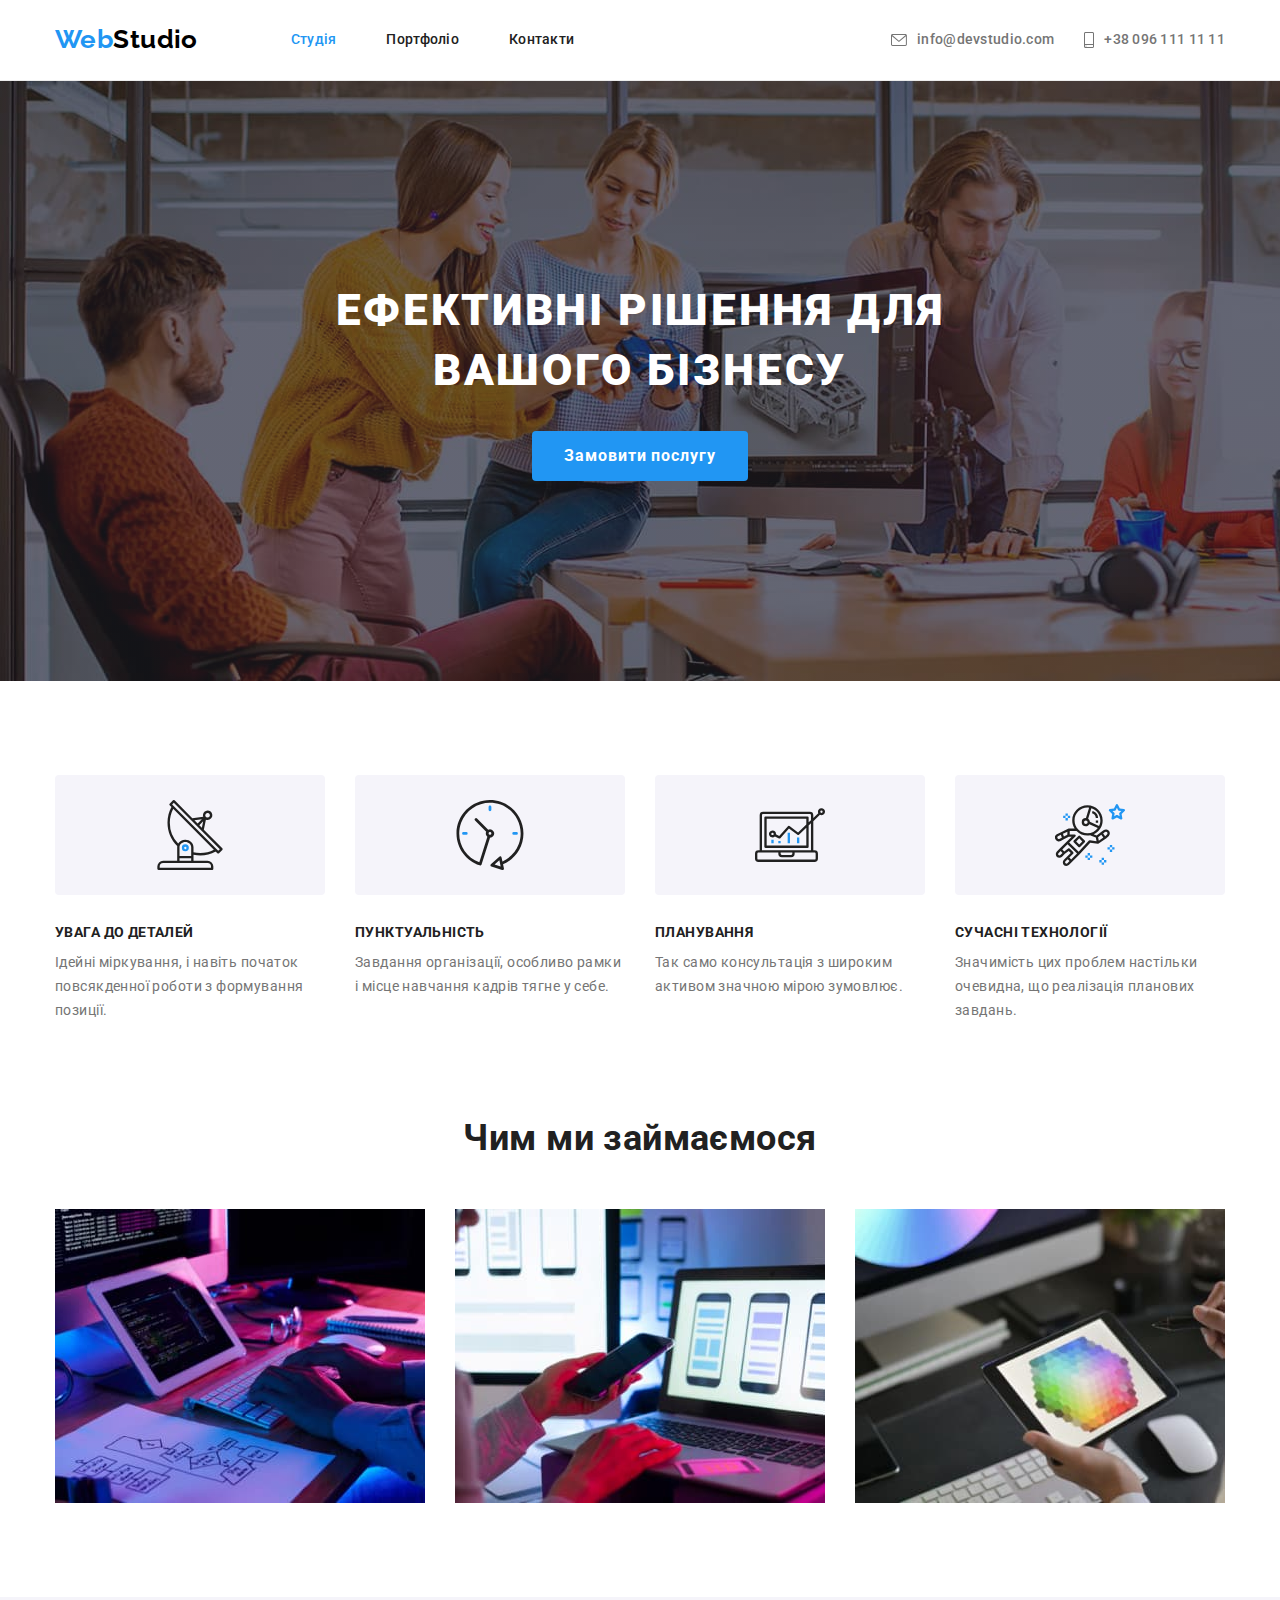
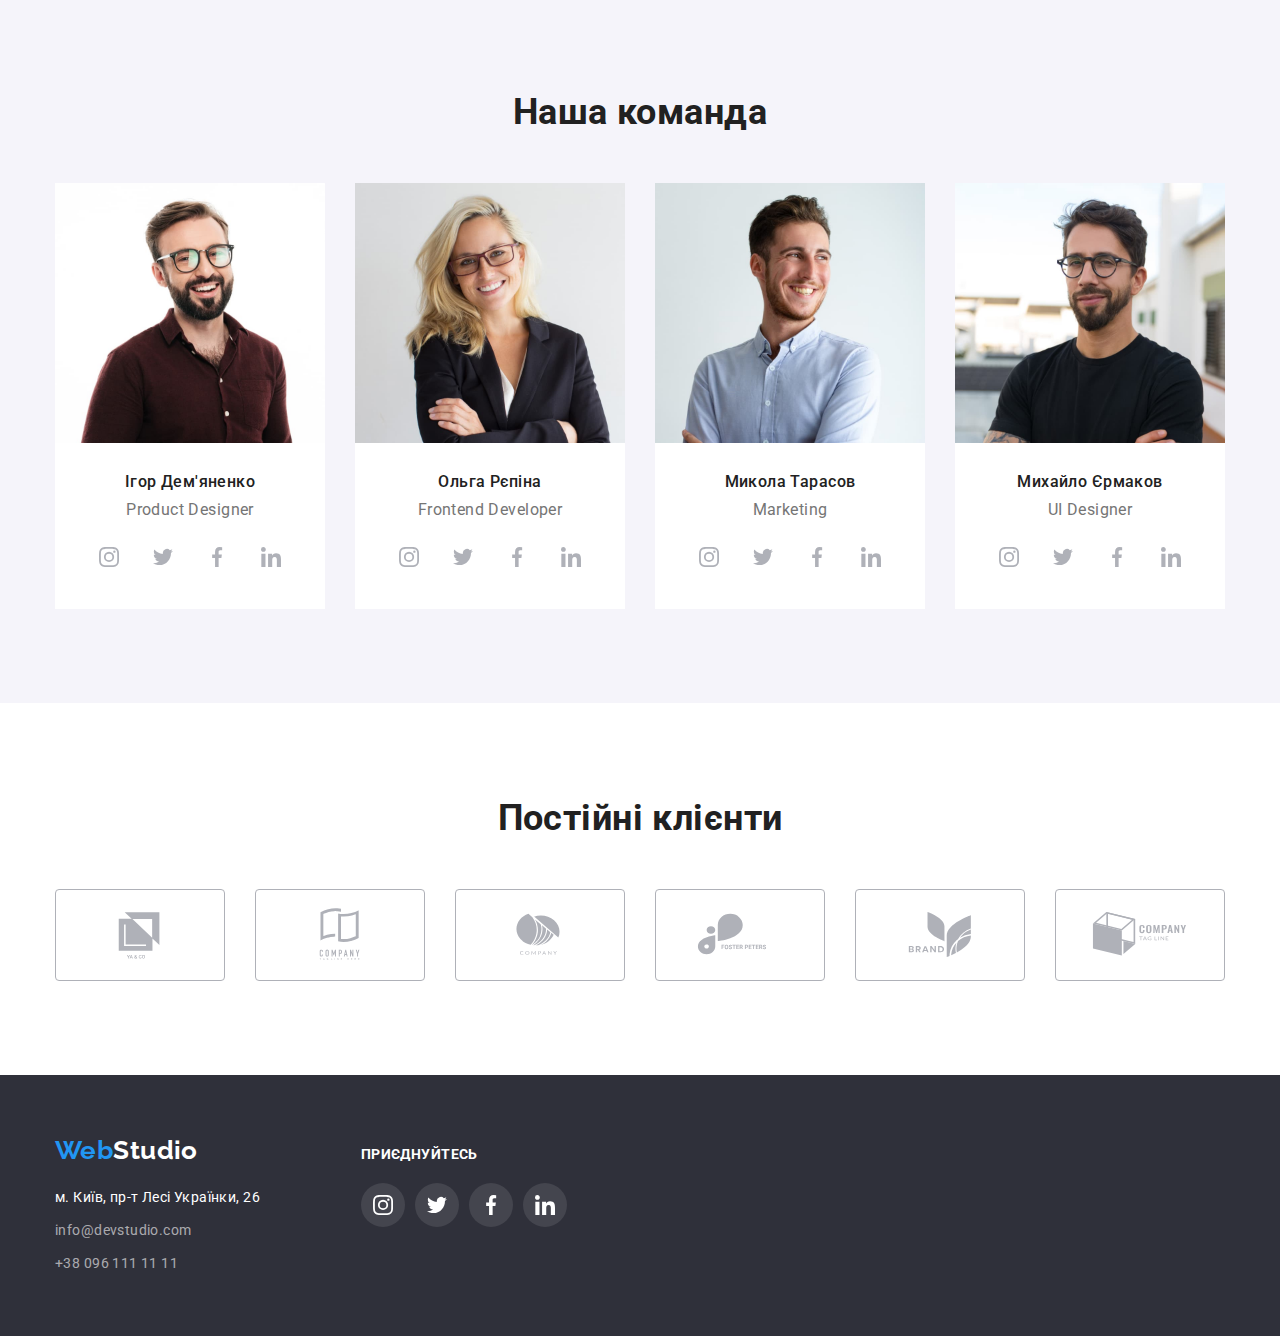
==== index.html @ 9e6f6772 "Add icons" ====
<!DOCTYPE html>
<html lang="uk">
<head>
    <meta charset="UTF-8">
    <meta http-equiv="X-UA-Compatible" content="IE=edge">
    <meta name="viewport" content="width=device-width, initial-scale=1.0">
    <title>WebStudio</title>
    <link rel="preconnect" href="https://fonts.googleapis.com">
    <link rel="preconnect" href="https://fonts.gstatic.com" crossorigin>
    <link href="https://fonts.googleapis.com/css2?family=Raleway:wght@700&family=Roboto:wght@400;500;700;900&display=swap" rel="stylesheet">
    <link rel="stylesheet" href="https://cdnjs.cloudflare.com/ajax/libs/modern-normalize/1.1.0/modern-normalize.min.css">
    <link rel="stylesheet" href="./css/styles.css">
</head>
<body>
    <header class="header">
        <div class="container header-container">
            <a href="/" class="logo"><span class="logo-accent">Web</span>Studio</a>
            <nav class="nav">
                <ul class="nav-list list">
                    <li class="nav-item"><a href="./index.html" class="link current">Студія</a>
                    </li>
                    <li class="nav-item"><a href="./portfolio.html" class="link">Портфоліо</a>
                    </li>
                    <li class="nav-item"><a href="" class="link">Контакти</a>
                    </li>
                </ul>
            </nav> 
            <ul class="contacts-list list">
                <li class="contacts-item">
                    <a href="mailto:info@devstudio.com" class="contacts-link link">
                        <svg class="contacts-link-icon" width="16" height="12">
                            <use href='../images/symbol-defs.svg#envelope'></use>
                        </svg>
                    info@devstudio.com</a>
                </li>
                <li class="contacts-item">
                    <a href="tel:+380961111111" class="contacts-link link">
                        <svg class="contacts-link-icon" width="10" height="16">
                            <use href='../images/symbol-defs.svg#smartphone'></use>
                        </svg>
                    +38 096 111 11 11</a>
                </li>
            </ul>
        </div> 
    </header>
    <main>
        <!-------------------------- HERO ------------------------------------>
        <section class="hero">
                <h1 class="hero-title">Ефективні рішення для вашого бізнесу</h1>
                <button type="button" class="button primary">Замовити послугу</button>
        </section>
        <!----------------------- ПЕРЕВАГИ ------------------------------------>
        <section class="features section">
            <div class="container">
                <h2 class="visually-hidden">Наші переваги</h2>
                <ul class="features-list list">
                    <li class="feature-item">
                        <div class="feature-icon-bg">
                            <svg class="feature-icon">
                                <use href="../images/symbol-defs.svg#antenna"></use>
                            </svg>
                        </div>
                        <h3 class="features-item-title">Увага до деталей</h3>
                        <p class="features-text">Ідейні міркування, і навіть початок повсякденної роботи з формування позиції.</p>
                    </li>
                    <li class="feature-item">
                        <div class="feature-icon-bg">
                            <svg class="feature-icon">
                                <use href="../images/symbol-defs.svg#clock"></use>
                            </svg>
                        </div>
                        <h3 class="features-item-title">Пунктуальність</h3>
                        <p class="features-text">Завдання організації, особливо рамки і місце навчання кадрів тягне у себе.</p>
                    </li>
                    <li class="feature-item">
                        <div class="feature-icon-bg">
                            <svg class="feature-icon">
                                <use href="../images/symbol-defs.svg#diagram"></use>
                            </svg>
                        </div>
                        <h3 class="features-item-title">Планування</h3>
                        <p class="features-text">Так само консультація з широким активом значною мірою зумовлює.</p>
                    </li>
                    <li class="feature-item">
                        <div class="feature-icon-bg">
                            <svg class="feature-icon">
                                <use href="../images/symbol-defs.svg#astronaut"></use>
                            </svg>
                        </div>
                        <h3 class="features-item-title">Сучасні технології</h3>
                        <p class="features-text">Значимість цих проблем настільки очевидна, що реалізація планових завдань.</p>
                    </li>
                </ul>
            </div>
        </section>
        <!------------------- НАПРЯМКИ РОБОТИ ------------------------------>
        <section class="directions section">
            <div class="container">
                <h2 class="section-title">Чим ми займаємося</h2>
                <ul class="directions-list list">
                    <li>
                        <a href=""><img src="./images/img1.jpg" alt="Програмист працює за офісним столом" width="370"></a> 
                    </li>
                    <li>
                        <a href=""><img src="./images/img2.jpg" alt="Програмист розробляє застосунок" width="370"></a>
                    </li>
                    <li>
                        <a href=""><img src="./images/img3.jpg" alt="Дизайнер обирає палітру кольорів" width="370"></a>
                    </li>
                </ul>
            </div>
        </section>
        <!----------------------- НАША КОМАНДА -------------------------------->
        <section class="team section">
            <div class="container">
                <h2 class="section-title">Наша команда</h2>
                <ul class="team-list list">
                    <li class="team-list-item">
                        <img src="./images/member1.jpg" alt="Ігор Дем'яненко" width="270">
                        <div class="team-list-description">
                            <h3 class="team-item-title">Ігор Дем'яненко</h3>
                            <p class="team-text">Product Designer</p>
                            <ul class="team-soc-list list">
                                <li class="team-soc-item">
                                    <a href="" class="team-soc-link" aria-label="Посилання на Instagram">
                                        <svg class="team-soc-icon">
                                            <use href="../images/symbol-defs.svg#instagram"></use>
                                        </svg>
                                    </a>
                                </li>
                                <li class="team-soc-item">
                                    <a href="" class="team-soc-link" aria-label="Посилання на Twitter">
                                        <svg class="team-soc-icon">
                                            <use href="../images/symbol-defs.svg#twitter"></use>
                                        </svg>
                                    </a>
                                </li>
                                <li class="team-soc-item">
                                    <a href="" class="team-soc-link" aria-label="Посилання на Facebook">
                                        <svg class="team-soc-icon">
                                            <use href="../images/symbol-defs.svg#facebook"></use>
                                        </svg>
                                    </a>
                                </li>
                                <li class="team-soc-item">
                                    <a href="" class="team-soc-link" aria-label="Посилання на LinkedIn">
                                        <svg class="team-soc-icon">
                                            <use href="../images/symbol-defs.svg#linkedin"></use>
                                        </svg>
                                    </a>
                                </li>
                            </ul>
                        </div>
                    </li>

                    <li class="team-list-item">
                        <img src="./images/member2.jpg" alt="Ольга Рєпіна" width="270">
                        <div class="team-list-description">
                            <h3 class="team-item-title">Ольга Рєпіна</h3>
                            <p class="team-text">Frontend Developer</p>
                            <ul class="team-soc-list list">
                                <li class="team-soc-item">
                                    <a href="" class="team-soc-link" aria-label="Посилання на Instagram" target="_blank" rel="noopener noreferrer">
                                        <svg class="team-soc-icon">
                                            <use href="../images/symbol-defs.svg#instagram"></use>
                                        </svg>
                                    </a>
                                </li>
                                <li class="team-soc-item">
                                    <a href="" class="team-soc-link" aria-label="Посилання на Twitter" target="_blank" rel="noopener noreferrer">
                                        <svg class="team-soc-icon">
                                            <use href="../images/symbol-defs.svg#twitter"></use>
                                        </svg>
                                    </a>
                                </li>
                                <li class="team-soc-item">
                                    <a href="" class="team-soc-link" aria-label="Посилання на Facebook" target="_blank" rel="noopener noreferrer">
                                        <svg class="team-soc-icon">
                                            <use href="../images/symbol-defs.svg#facebook"></use>
                                        </svg>
                                    </a>
                                </li>
                                <li class="team-soc-item">
                                    <a href="" class="team-soc-link" aria-label="Посилання на LinkedIn" target="_blank" rel="noopener noreferrer">
                                        <svg class="team-soc-icon">
                                            <use href="../images/symbol-defs.svg#linkedin"></use>
                                        </svg>
                                    </a>
                                </li>
                            </ul>
                        </div>
                    </li>

                    <li class="team-list-item">
                        <img src="./images/member3.jpg" alt="Микола Тарасов" width="270">
                        <div class="team-list-description">
                            <h3 class="team-item-title">Микола Тарасов</h3>
                            <p class="team-text">Marketing</p>
                            <ul class="team-soc-list list">
                                <li class="team-soc-item">
                                    <a href="" class="team-soc-link" aria-label="Посилання на Instagram" target="_blank" rel="noopener noreferrer">
                                        <svg class="team-soc-icon">
                                            <use href="../images/symbol-defs.svg#instagram"></use>
                                        </svg>
                                    </a>
                                </li>
                                <li class="team-soc-item">
                                    <a href="" class="team-soc-link" aria-label="Посилання на Twitter" target="_blank" rel="noopener noreferrer">
                                        <svg class="team-soc-icon">
                                            <use href="../images/symbol-defs.svg#twitter"></use>
                                        </svg>
                                    </a>
                                </li>
                                <li class="team-soc-item">
                                    <a href="" class="team-soc-link" aria-label="Посилання на Facebook" target="_blank" rel="noopener noreferrer">
                                        <svg class="team-soc-icon">
                                            <use href="../images/symbol-defs.svg#facebook"></use>
                                        </svg>
                                    </a>
                                </li>
                                <li class="team-soc-item">
                                    <a href="" class="team-soc-link" aria-label="Посилання на LinkedIn" target="_blank" rel="noopener noreferrer">
                                        <svg class="team-soc-icon">
                                            <use href="../images/symbol-defs.svg#linkedin"></use>
                                        </svg>
                                    </a>
                                </li>
                            </ul>
                        </div>
                    </li>

                    <li class="team-list-item">
                        <img src="./images/member4.jpg" alt="Михайло Єрмаков" width="270">
                        <div class="team-list-description">
                            <h3 class="team-item-title">Михайло Єрмаков</h3>
                            <p class="team-text">UI Designer</p>
                            <ul class="team-soc-list list">
                                <li class="team-soc-item">
                                    <a href="" class="team-soc-link" aria-label="Посилання на Instagram" target="_blank" rel="noopener noreferrer">
                                        <svg class="team-soc-icon">
                                            <use href="../images/symbol-defs.svg#instagram"></use>
                                        </svg>
                                    </a>
                                </li>
                                <li class="team-soc-item">
                                    <a href="" class="team-soc-link" aria-label="Посилання на Twitter" target="_blank" rel="noopener noreferrer">
                                        <svg class="team-soc-icon">
                                            <use href="../images/symbol-defs.svg#twitter"></use>
                                        </svg>
                                    </a>
                                </li>
                                <li class="team-soc-item">
                                    <a href="" class="team-soc-link" aria-label="Посилання на Facebook" target="_blank" rel="noopener noreferrer">
                                        <svg class="team-soc-icon">
                                            <use href="../images/symbol-defs.svg#facebook"></use>
                                        </svg>
                                    </a>
                                </li>
                                <li class="team-soc-item">
                                    <a href="" class="team-soc-link" aria-label="Посилання на LinkedIn" target="_blank" rel="noopener noreferrer">
                                        <svg class="team-soc-icon">
                                            <use href="../images/symbol-defs.svg#linkedin"></use>
                                        </svg>
                                    </a>
                                </li>
                            </ul>
                        </div>
                    </li>
                </ul>
            </div>
        </section>
        <!----------------------- ПОСТІЙНІ КЛІЄНТИ -------------------------------->
        <section class="clients section">
            <div class="container">
                <h2 class="section-title">Постійні клієнти</h2>
                <ul class="clients-list list">
                        <li class="clients-item">
                            <a href="" class="clients-link">
                                <svg class="clients-icon">
                                    <use href="../images/symbol-defs.svg#client1"></use>
                                </svg>
                            </a>
                        </li>

                        <li class="clients-item">
                            <a href="" class="clients-link">
                                <svg class="clients-icon">
                                    <use href="../images/symbol-defs.svg#client2"></use>
                                </svg>
                            </a>
                        </li>

                        <li class="clients-item">
                            <a href="" class="clients-link">
                                <svg class="clients-icon">
                                    <use href="../images/symbol-defs.svg#client3"></use>
                                </svg>
                            </a>
                        </li>

                        <li class="clients-item">
                            <a href="" class="clients-link">
                                <svg class="clients-icon">
                                    <use href="../images/symbol-defs.svg#client4"></use>
                                </svg>
                            </a>
                        </li>

                        <li class="clients-item">
                            <a href="" class="clients-link">
                                <svg class="clients-icon">
                                    <use href="../images/symbol-defs.svg#client5"></use>
                                </svg>
                            </a>
                        </li>

                        <li class="clients-item">
                            <a href="" class="clients-link">
                                <svg class="clients-icon">
                                    <use href="../images/symbol-defs.svg#client6"></use>
                                </svg>
                            </a>
                        </li>
                </ul>
            </div>
        </section>
    </main>
    <footer class="footer">
        <div class="container footer-wrap">
            <div class="footer-contacts">
                <a href="./" class="logo"><span class="logo-accent">Web</span>Studio</a>
                <address class="footer-contacts-list">
                    м. Київ, пр-т Лесі Українки, 26 
                    <a href="mailto:info@devstudio.com" class="link">info@devstudio.com</a>
                    <a href="tel:+380961111111" class="link">+38 096 111 11 11</a>
                </address>
            </div>
            <div class="footer-socials">
                <h3 class="footer-socials-title">приєднуйтесь</h3>
                <ul class="footer-socials-list list">
                    <li class="footer-socials-item">
                        <a href="" class="footer-socials-link" aria-label="Посилання на Instagram" target="_blank" rel="noopener noreferrer">
                            <svg class="footer-socials-icon">
                                <use href="../images/symbol-defs.svg#instagram"></use>
                            </svg>
                        </a>
                    </li>
                    <li class="footer-socials-item">
                        <a href="" class="footer-socials-link" aria-label="Посилання на Twitter" target="_blank" rel="noopener noreferrer">
                            <svg class="footer-socials-icon">
                                <use href="../images/symbol-defs.svg#twitter"></use>
                            </svg>
                        </a>
                    </li>
                    <li class="footer-socials-item">
                        <a href="" class="footer-socials-link" aria-label="Посилання на Facebook" target="_blank" rel="noopener noreferrer">
                            <svg class="footer-socials-icon">
                                <use href="../images/symbol-defs.svg#facebook"></use>
                            </svg>
                        </a>
                    </li>
                    <li class="footer-socials-item">
                        <a href="" class="footer-socials-link" aria-label="Посилання на LinkedIn" target="_blank" rel="noopener noreferrer">
                            <svg class="footer-socials-icon">
                                <use href="../images/symbol-defs.svg#linkedin"></use>
                            </svg>
                        </a>
                    </li>
                </ul>
            </div>
        </div>
    </footer>
</body>
</html>
---- css/styles.css ----
/* ПАРАГРАФИ Основний колір тексту #757575 */
/* ЗАГОЛОВКИ Додатковий колір тексту #212121 */
/* Блакитний Акцент #2196F3 */
/* Білий #FFFFFF */
/* Білий з прозорістю rgba(255, 255, 255, 0.6); */
/* Фон основний #FFFFFF */
/* Фон додатковий #F5F4FA */
/* Фон футер #2F303A*/
/* Іконки #afb1b8 */

:root {
    --primary-text-color: #757575;
    --secondary-text-color: #212121;
    --accent-color: #2196F3;

    --primary-background-color: #ffffff;
    --secondary-background-color: #F5F4FA;
    --accent-background-color: #2F303A;

    --primary-white-color: #ffffff;
    --card-set-gap: 30px;
    --icon-color: #afb1b8;
}

body {
    background-color: var(--primary-background-color);
    color: var(--primary-text-color); 

    font-family: Roboto, sans-serif;
    font-size: 14px;
    letter-spacing: 0.03em;
}

/* ---------------------------------RESET----------------------------------- */
h1,
h2,
h3,
h4,
h5,
h6,
p {
    margin: 0;
}

.list {
    padding: 0;
    margin: 0;
    list-style: none;
}

button {
    cursor: pointer;
}

address {
    font-style: normal;
}

img {
    display: block;
    max-width: 100%; 
    height: auto;
}

/*----------------------------------BUTTON------------------------------------*/
.button {
    border: 1px solid transparent;
    border-radius: 4px;
}

.button.primary {
    min-width: 216px;
    height: 50px;

    color: var(--primary-white-color);
    background-color: var(--accent-color);
    font-weight: 700;
    font-size: 16px;
    line-height: 1.86;
    letter-spacing: 0.06em;
}

.button.primary:hover,
.button.primary:focus {
    background-color: #188CE8;
}

.button.secondary {
    padding: 6px 22px;
    
    color: var(--secondary-text-color);
    background-color: var(--secondary-background-color);
    font-weight: 500;
    font-size: 16px;
    line-height: 1.63;
    letter-spacing: 0.03em;
}

.button.secondary:hover,
.button.secondary:focus {
    color: var(--primary-white-color);
    background-color: var(--accent-color);
}

/* --------------------------------CONTAINER------------------------------------*/
.container {
    width: 1200px;
    padding-left: 15px;
    padding-right: 15px;
    margin-left: auto;
    margin-right: auto;
    /* outline: 2px solid tomato; */
}

/* --------------------------------- HEADER ------------------------------- */
.header {
    border-bottom-width: 1px;
    border-bottom-style: solid;
    border-bottom-color: #ECECEC;
}

.header-container {
    display: flex;
    align-items: center;
}

/******************** ЛОГОТИП ********************/
.logo {
    margin-right: 93px;

    color: #000000;
    font-family: Raleway, sans-serif;
    font-weight: 700;
    font-size: 26px;
    line-height: 1.2;
    text-decoration: none;
}

.logo-accent {
    color: var(--accent-color);
}

/******************* НАВІГАЦІЯ ********************/
.nav-list {
    display: flex;
    gap: 50px;
}

.nav-list .link {
    display: block;
    padding-top: 32px;
    padding-bottom: 32px;

    color: var(--secondary-text-color);
    font-weight: 500;
    font-size: 14px;
    line-height: 1.14;
    letter-spacing: 0.02em;
    text-decoration: none;
}

.nav-list .link:hover, 
.nav-list .link:focus {
    color: var(--accent-color);
}

.nav-list .link.current {
    color: var(--accent-color);
}
.nav-list .link.current:hover,
.nav-list .link.current:focus {
    color: var(--secondary-text-color);
}

/******************** CONTACTS *****************/
.contacts-list {
    display: flex;
    margin-left: auto;
    gap: 30px;
}

.contacts-link {
    display: flex;
    align-items: center;
    padding-top: 32px;
    padding-bottom: 32px;
    

    color:var(--primary-text-color);
    font-weight: 500;
    font-size: 14px;
    line-height: 1.14;
    letter-spacing: 0.02em;
    text-decoration: none;
}

.contacts-link-icon {
    margin-right: 10px;
    fill: var(--primary-text-color);
}

.contacts-link:hover,
.contacts-link:focus {
    color:var(--accent-color)
}

.contacts-link:hover .contacts-link-icon,
.contacts-link:focus .contacts-link-icon{
    fill: var(--accent-color);
}

/*---------------------------------- HERO --------------------------------*/
.hero {
    height: 600px;
    max-width: 1600px;
    padding: 200px 0;
    padding: 200px 0;
    margin-left: auto;
    margin-right: auto;
    text-align: center; 
    background-color: #C4C4C4;
    background-image: linear-gradient(
        rgba(47, 48, 58, 0.4), rgba(47, 48, 58, 0.4)), 
        url(../images/Hero.jpg);
}

.hero-title {
    max-width: 696px;
    margin-right: auto;
    margin-left: auto;
    margin-bottom: 30px;

    color: var(--primary-white-color);
    font-weight: 900;
    font-size: 44px;
    line-height: 1.36;
    letter-spacing: 0.06em;
    text-transform: uppercase;
}

/*-------------------------------СЕКЦІЇ----------------------------------*/
.section {
    padding-top: 94px;
    padding-bottom: 94px;
}

.section-title {
    margin-bottom: 50px;

    color: var(--secondary-text-color);
    font-weight: 700;
    font-size: 36px;
    line-height: 1.17;
    text-align: center;
}

/*-------------------------------ПЕРЕВАГИ------------------------------*/
.visually-hidden {
    position: absolute;
    width: 1px;
    height: 1px;
    margin: -1px;
    border: 0;
    padding: 0;
    white-space: nowrap;
    clip-path: inset(100%);
    clip: rect(0 0 0 0);
    overflow: hidden;
}

.features {
    padding-bottom: 0; 
}

.features-list {
    display: flex;
    gap: var(--card-set-gap);
}

.feature-item {
    flex-basis: calc((100% - 3 * var(--card-set-gap)) / 4);
}

.feature-icon-bg {
    display: flex;
    align-items: center;
    justify-content: center;
    width: 270px;
    height: 120px;
    border-radius: 4px;
    margin-bottom: 30px;
    background: var(--secondary-background-color);
}

.feature-icon {
    width: 70px;
    height: 70px;
}

/* .feature-item::before {
    display: block;
    content: "";
    width: 270px;
    height: 120px;
    background: #F5F4FA;
    border-radius: 4px;
    margin-bottom: 30px;
    background-repeat: no-repeat;
    background-position: center;
}
.icon-antenna::before {
    background-image: url(../images/antenna\ 1.svg);
}
.icon-clock::before {
    background-image: url(../images/clock\ 1.svg);
}
.icon-diagram::before {
    background-image: url(../images/diagram\ 1.svg);
}
.icon-astronaut::before {
    background-image: url(../images/astronaut\ 1.svg);
} */

.features-item-title {
    margin-bottom: 10px;

    color: var(--secondary-text-color);
    font-weight: 700;
    font-size: 14px;
    line-height: 1.14;
    text-transform: uppercase;
}

.features-text {
    line-height: 1.71;
}

/*-----------------------------НАПРЯМКИ РОБОТИ--------------------------- */
.directions-list {
    display: flex;
    gap: var(--card-set-gap);
}

/*-------------------------------НАША КОМАНДА--------------------------- */
.team {
    background-color: var(--secondary-background-color);
}

.team-list {
    display: flex;
    gap: var(--card-set-gap);

    font-size: 16px;
    line-height: 1.12;
}

.team-list-item {
    flex-basis: calc((100% - 3 * var(--card-set-gap)) / 4);

    background-color: var(--primary-background-color);
}

.team-list-description {
    padding: 30px 0;
    text-align: center;
}

.team-item-title {
    margin-bottom: 10px;
    
    color: var(--secondary-text-color);
    font-weight: 500;
    font-size: 16px;
}

.team-text {
    margin-bottom: 16px;
}

.team-soc-list {
    display: flex;
    justify-content: center;
    gap: 10px;
}

.team-soc-item {
    width: 44px;
    height: 44px;
}

.team-soc-link {
    display: flex;
    width: 100%;
    height: 100%;
    border-radius: 50%;
    align-items: center;
    justify-content: center;
    background-color: var(--primary-background-color);
}

.team-soc-icon {
    fill: var(--icon-color);
    width: 20px;
    height: 20px;
}

.team-soc-link:hover,
.team-soc-link:focus {
    background-color: var(--accent-color);
}

.team-soc-link:hover .team-soc-icon,
.team-soc-link:focus .team-soc-icon {
    fill: var(--primary-white-color);
}

/*-------------------------------КЛІЄНТИ-------------------------------*/
.clients-list {
    display: flex;
    gap: var(--card-set-gap);
}

.clients-item {
    flex-basis: calc((100% - 5 * var(--card-set-gap)) / 6);
}

.clients-link {
    display: flex;
    width: 170px;
    height: 92px;
    border: 1px solid #AFB1B8;
    border-radius: 4px;
    align-items: center;
    justify-content: center;
}

.clients-icon {
    width: 106px;
    height: 60px;
    fill: var(--icon-color);
}

.clients-link:hover,
.clients-link:focus {
    border-color: var(--accent-color);
}

.clients-link:hover .clients-icon,
.clients-link:focus .clients-icon {
    fill: var(--accent-color);
}

/*-------------------------------ПОРТФОЛІО-------------------------------*/
.filter-list {
    display: flex;
    margin-bottom: 50px;
    justify-content: center;
    gap: 8px;
}

.portfolio-list {
    display: flex;
    flex-wrap: wrap;
    gap: var(--card-set-gap);
}

.portfolio-item {
    flex-basis: calc((100% - 2 * var(--card-set-gap)) / 3);
}

.portfolio-link {
    text-decoration: none;
}

.portfolio-discription {
    padding: 20px 24px;
    border-bottom: 1px solid #EEEEEE;
    border-right: 1px solid #EEEEEE;
    border-left: 1px solid #EEEEEE;
}

.portfolio-item-title {
    margin-bottom: 4px;

    color: var(--secondary-text-color);
    font-weight: 700;
    font-size: 18px;
    line-height: 2;
    letter-spacing: 0.06em;
}

.portfolio-text {
    color: var(--primary-text-color);
    font-size: 16px;
    line-height: 1.88;
}

/*----------------------------------ФУТЕР--------------------------------*/
.footer {
    padding-top: 60px;
    padding-bottom: 60px;

    background-color: var(--accent-background-color);
    color: var(--primary-white-color); 
}

.footer-wrap {
    display: flex;
    gap: 70px;
    align-items: baseline;
}

.footer .logo {
    display: block;
    margin-bottom: 20px;
    
    color: var(--primary-white-color);
}

.footer-contacts-list {
    line-height: 1.71;
}

.footer-contacts-list .link {
    display: block;
    margin-top: 9px;

    color: rgba(255, 255, 255, 0.6);
    text-decoration: none;
}

.footer-contacts-list .link:hover,
.footer-contacts-list .link:focus {
    color: var(--accent-color);
}

.footer-socials-title {
    margin-bottom: 20px;

    font-weight: 700;
    font-size: 14px;
    line-height: 1.14;
    letter-spacing: 0.03em;
    text-transform: uppercase;
    color: var(--primary-white-color);
}

.footer-socials-list {
    display: flex;
    justify-content: center;
    gap: 10px;
}

.footer-socials-item {
    width: 44px;
    height: 44px;
}

.footer-socials-link {
    display: flex;
    width: 100%;
    height: 100%;
    border-radius: 50%;
    align-items: center;
    justify-content: center;
    background-color: rgba(255, 255, 255, 0.1);
}

.footer-socials-icon {
    fill: var(--primary-white-color);
    width: 20px;
    height: 20px;
}

.footer-socials-link:hover,
.footer-socials-link:focus {
    background-color: var(--accent-color);
}
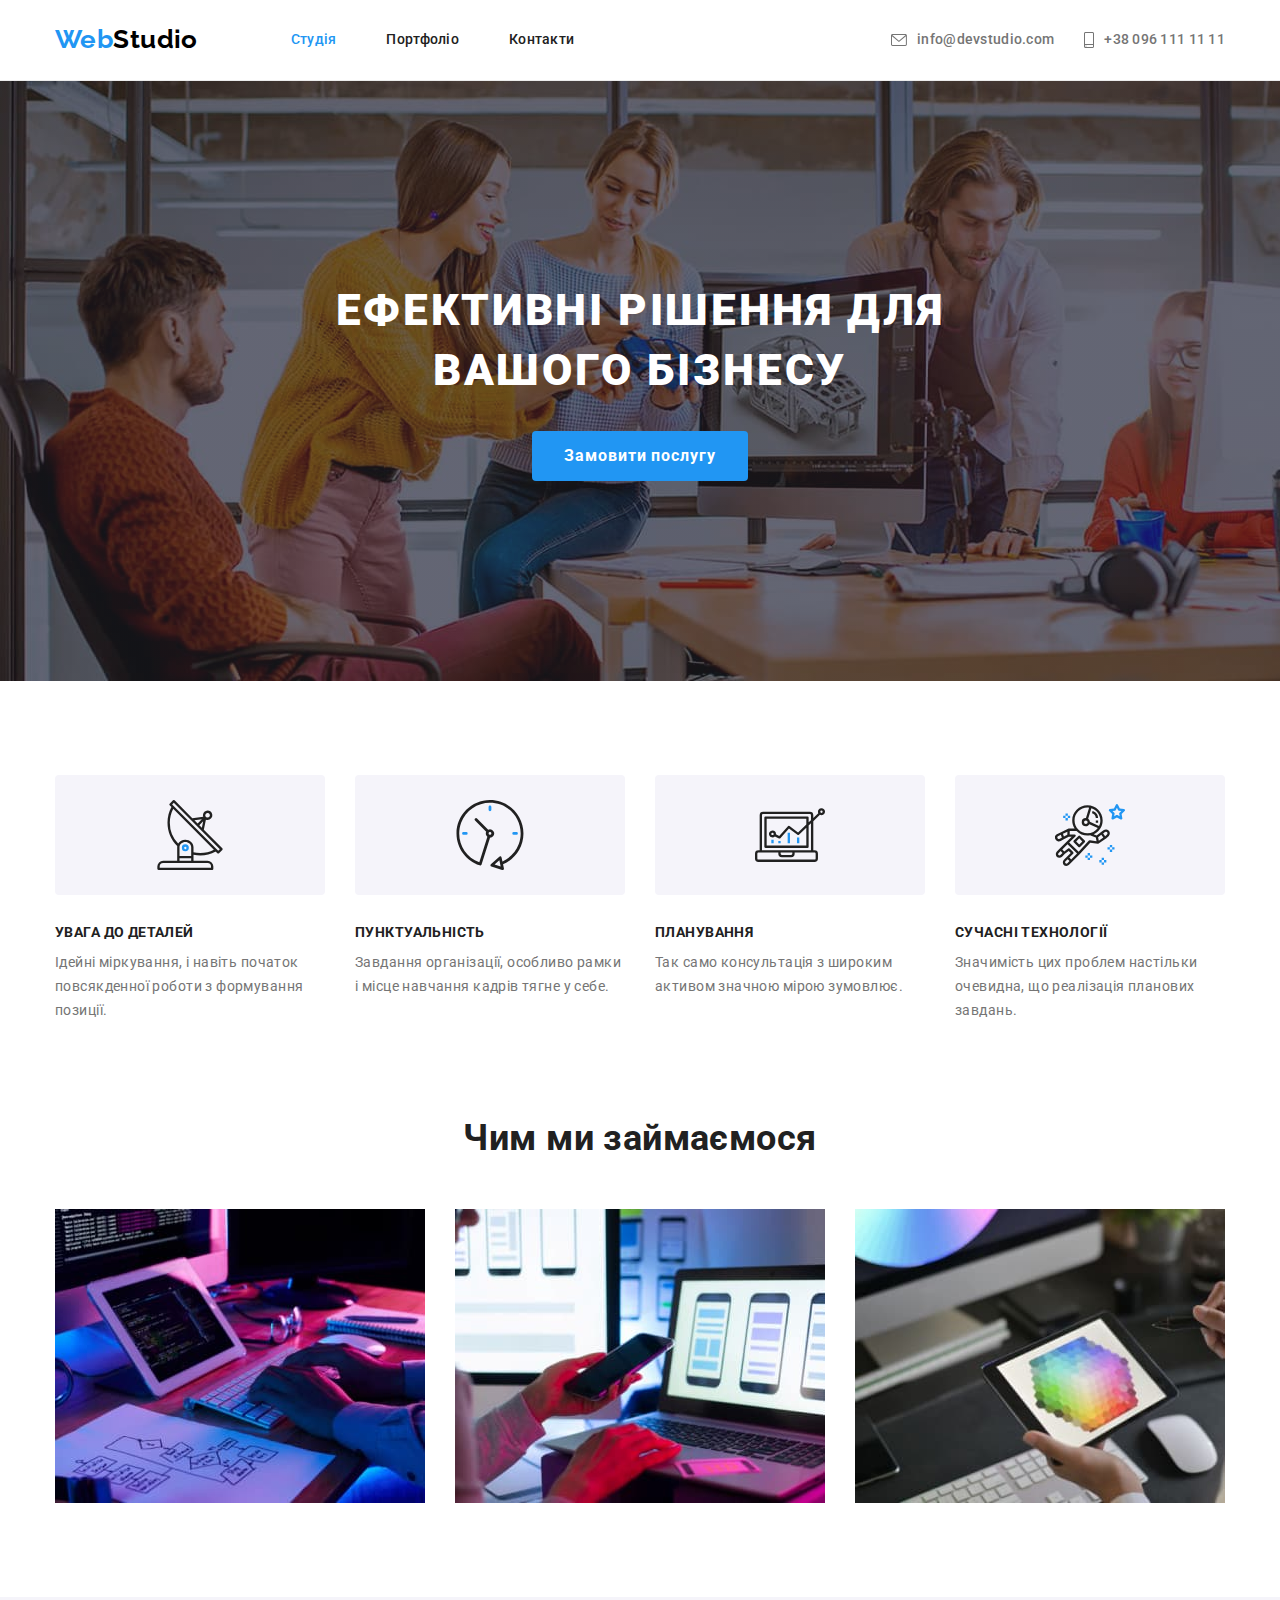
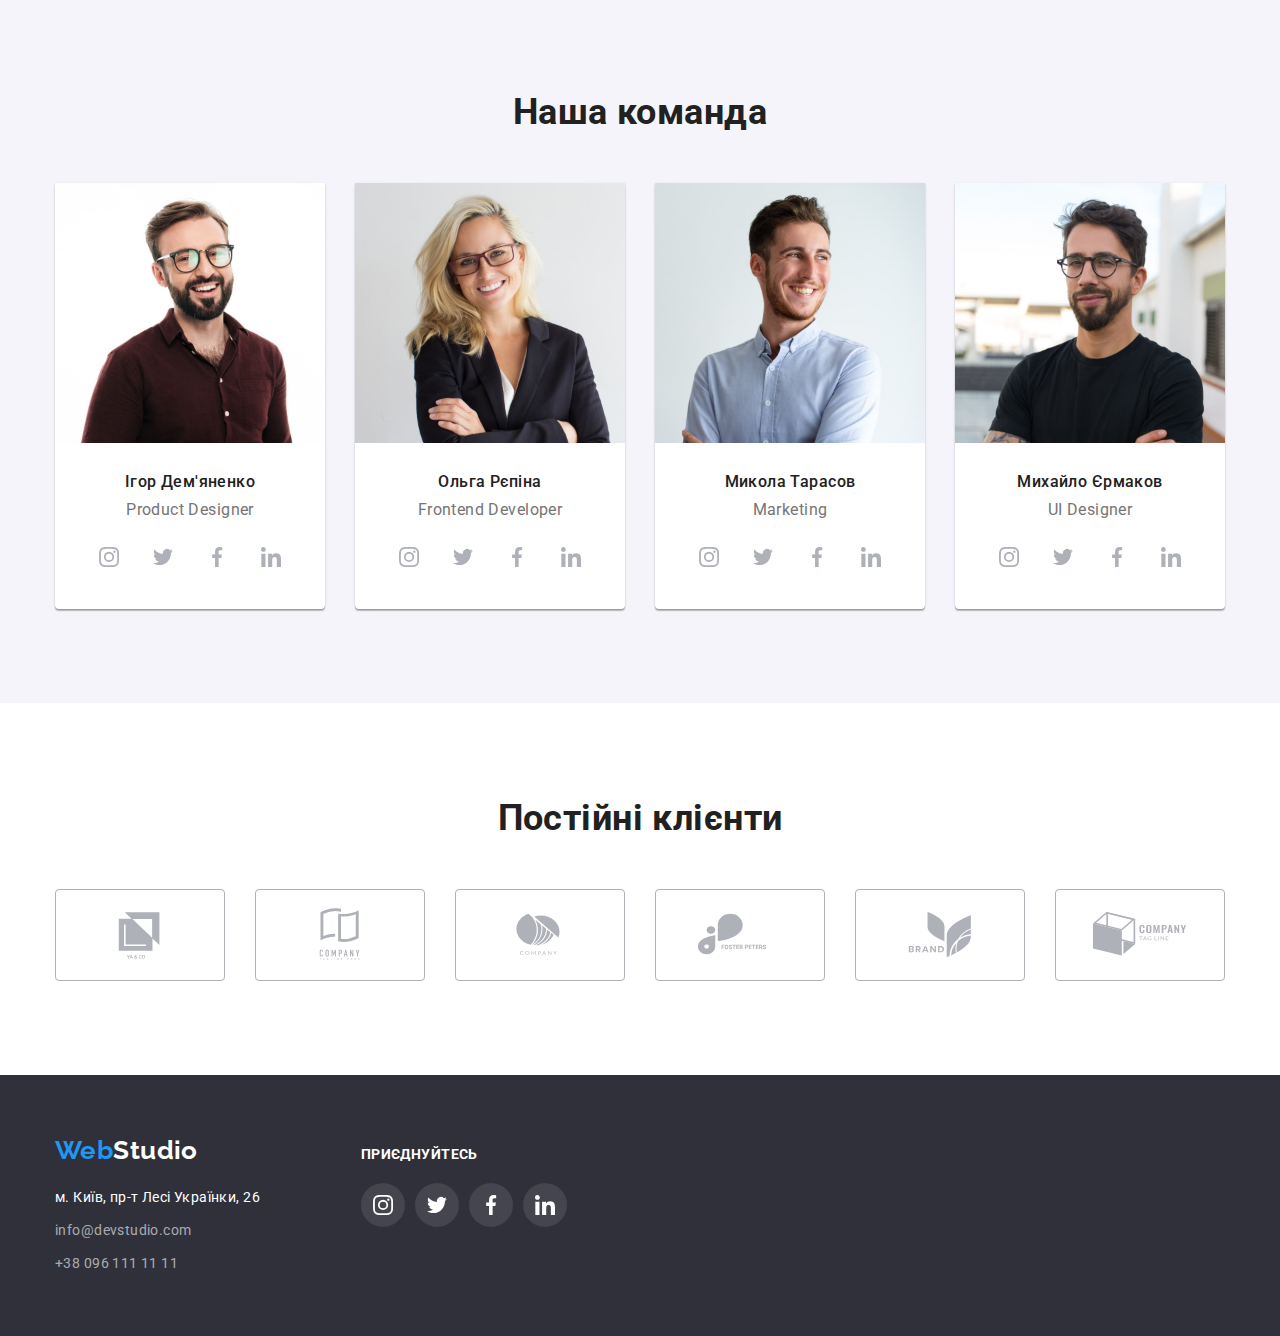
==== commit e5217b19: "Fix icons' address" ====
--- a/index.html
+++ b/index.html
@@ -29,14 +29,14 @@
                 <li class="contacts-item">
                     <a href="mailto:info@devstudio.com" class="contacts-link link">
                         <svg class="contacts-link-icon" width="16" height="12">
-                            <use href='../images/symbol-defs.svg#envelope'></use>
+                            <use href='./images/symbol-defs.svg#envelope'></use>
                         </svg>
                     info@devstudio.com</a>
                 </li>
                 <li class="contacts-item">
                     <a href="tel:+380961111111" class="contacts-link link">
                         <svg class="contacts-link-icon" width="10" height="16">
-                            <use href='../images/symbol-defs.svg#smartphone'></use>
+                            <use href='./images/symbol-defs.svg#smartphone'></use>
                         </svg>
                     +38 096 111 11 11</a>
                 </li>
@@ -44,12 +44,12 @@
         </div> 
     </header>
     <main>
-        <!-------------------------- HERO ------------------------------------>
+        <!------------------------------ HERO ------------------------------------>
         <section class="hero">
                 <h1 class="hero-title">Ефективні рішення для вашого бізнесу</h1>
                 <button type="button" class="button primary">Замовити послугу</button>
         </section>
-        <!----------------------- ПЕРЕВАГИ ------------------------------------>
+        <!---------------------------- ПЕРЕВАГИ ------------------------------------>
         <section class="features section">
             <div class="container">
                 <h2 class="visually-hidden">Наші переваги</h2>
@@ -57,34 +57,37 @@
                     <li class="feature-item">
                         <div class="feature-icon-bg">
                             <svg class="feature-icon">
-                                <use href="../images/symbol-defs.svg#antenna"></use>
+                                <use href="./images/symbol-defs.svg#antenna"></use>
                             </svg>
                         </div>
                         <h3 class="features-item-title">Увага до деталей</h3>
                         <p class="features-text">Ідейні міркування, і навіть початок повсякденної роботи з формування позиції.</p>
                     </li>
+
                     <li class="feature-item">
                         <div class="feature-icon-bg">
                             <svg class="feature-icon">
-                                <use href="../images/symbol-defs.svg#clock"></use>
+                                <use href="./images/symbol-defs.svg#clock"></use>
                             </svg>
                         </div>
                         <h3 class="features-item-title">Пунктуальність</h3>
                         <p class="features-text">Завдання організації, особливо рамки і місце навчання кадрів тягне у себе.</p>
                     </li>
+
                     <li class="feature-item">
                         <div class="feature-icon-bg">
                             <svg class="feature-icon">
-                                <use href="../images/symbol-defs.svg#diagram"></use>
+                                <use href="./images/symbol-defs.svg#diagram"></use>
                             </svg>
                         </div>
                         <h3 class="features-item-title">Планування</h3>
                         <p class="features-text">Так само консультація з широким активом значною мірою зумовлює.</p>
                     </li>
+
                     <li class="feature-item">
                         <div class="feature-icon-bg">
                             <svg class="feature-icon">
-                                <use href="../images/symbol-defs.svg#astronaut"></use>
+                                <use href="./images/symbol-defs.svg#astronaut"></use>
                             </svg>
                         </div>
                         <h3 class="features-item-title">Сучасні технології</h3>
@@ -93,7 +96,7 @@
                 </ul>
             </div>
         </section>
-        <!------------------- НАПРЯМКИ РОБОТИ ------------------------------>
+        <!------------------------ НАПРЯМКИ РОБОТИ ------------------------------>
         <section class="directions section">
             <div class="container">
                 <h2 class="section-title">Чим ми займаємося</h2>
@@ -110,7 +113,7 @@
                 </ul>
             </div>
         </section>
-        <!----------------------- НАША КОМАНДА -------------------------------->
+        <!------------------------- НАША КОМАНДА -------------------------------->
         <section class="team section">
             <div class="container">
                 <h2 class="section-title">Наша команда</h2>
@@ -124,28 +127,28 @@
                                 <li class="team-soc-item">
                                     <a href="" class="team-soc-link" aria-label="Посилання на Instagram">
                                         <svg class="team-soc-icon">
-                                            <use href="../images/symbol-defs.svg#instagram"></use>
+                                            <use href="./images/symbol-defs.svg#instagram"></use>
                                         </svg>
                                     </a>
                                 </li>
                                 <li class="team-soc-item">
                                     <a href="" class="team-soc-link" aria-label="Посилання на Twitter">
                                         <svg class="team-soc-icon">
-                                            <use href="../images/symbol-defs.svg#twitter"></use>
+                                            <use href="./images/symbol-defs.svg#twitter"></use>
                                         </svg>
                                     </a>
                                 </li>
                                 <li class="team-soc-item">
                                     <a href="" class="team-soc-link" aria-label="Посилання на Facebook">
                                         <svg class="team-soc-icon">
-                                            <use href="../images/symbol-defs.svg#facebook"></use>
+                                            <use href="./images/symbol-defs.svg#facebook"></use>
                                         </svg>
                                     </a>
                                 </li>
                                 <li class="team-soc-item">
                                     <a href="" class="team-soc-link" aria-label="Посилання на LinkedIn">
                                         <svg class="team-soc-icon">
-                                            <use href="../images/symbol-defs.svg#linkedin"></use>
+                                            <use href="./images/symbol-defs.svg#linkedin"></use>
                                         </svg>
                                     </a>
                                 </li>
@@ -162,28 +165,28 @@
                                 <li class="team-soc-item">
                                     <a href="" class="team-soc-link" aria-label="Посилання на Instagram" target="_blank" rel="noopener noreferrer">
                                         <svg class="team-soc-icon">
-                                            <use href="../images/symbol-defs.svg#instagram"></use>
+                                            <use href="./images/symbol-defs.svg#instagram"></use>
                                         </svg>
                                     </a>
                                 </li>
                                 <li class="team-soc-item">
                                     <a href="" class="team-soc-link" aria-label="Посилання на Twitter" target="_blank" rel="noopener noreferrer">
                                         <svg class="team-soc-icon">
-                                            <use href="../images/symbol-defs.svg#twitter"></use>
+                                            <use href="./images/symbol-defs.svg#twitter"></use>
                                         </svg>
                                     </a>
                                 </li>
                                 <li class="team-soc-item">
                                     <a href="" class="team-soc-link" aria-label="Посилання на Facebook" target="_blank" rel="noopener noreferrer">
                                         <svg class="team-soc-icon">
-                                            <use href="../images/symbol-defs.svg#facebook"></use>
+                                            <use href="./images/symbol-defs.svg#facebook"></use>
                                         </svg>
                                     </a>
                                 </li>
                                 <li class="team-soc-item">
                                     <a href="" class="team-soc-link" aria-label="Посилання на LinkedIn" target="_blank" rel="noopener noreferrer">
                                         <svg class="team-soc-icon">
-                                            <use href="../images/symbol-defs.svg#linkedin"></use>
+                                            <use href="./images/symbol-defs.svg#linkedin"></use>
                                         </svg>
                                     </a>
                                 </li>
@@ -200,28 +203,28 @@
                                 <li class="team-soc-item">
                                     <a href="" class="team-soc-link" aria-label="Посилання на Instagram" target="_blank" rel="noopener noreferrer">
                                         <svg class="team-soc-icon">
-                                            <use href="../images/symbol-defs.svg#instagram"></use>
+                                            <use href="./images/symbol-defs.svg#instagram"></use>
                                         </svg>
                                     </a>
                                 </li>
                                 <li class="team-soc-item">
                                     <a href="" class="team-soc-link" aria-label="Посилання на Twitter" target="_blank" rel="noopener noreferrer">
                                         <svg class="team-soc-icon">
-                                            <use href="../images/symbol-defs.svg#twitter"></use>
+                                            <use href="./images/symbol-defs.svg#twitter"></use>
                                         </svg>
                                     </a>
                                 </li>
                                 <li class="team-soc-item">
                                     <a href="" class="team-soc-link" aria-label="Посилання на Facebook" target="_blank" rel="noopener noreferrer">
                                         <svg class="team-soc-icon">
-                                            <use href="../images/symbol-defs.svg#facebook"></use>
+                                            <use href="./images/symbol-defs.svg#facebook"></use>
                                         </svg>
                                     </a>
                                 </li>
                                 <li class="team-soc-item">
                                     <a href="" class="team-soc-link" aria-label="Посилання на LinkedIn" target="_blank" rel="noopener noreferrer">
                                         <svg class="team-soc-icon">
-                                            <use href="../images/symbol-defs.svg#linkedin"></use>
+                                            <use href="./images/symbol-defs.svg#linkedin"></use>
                                         </svg>
                                     </a>
                                 </li>
@@ -238,28 +241,28 @@
                                 <li class="team-soc-item">
                                     <a href="" class="team-soc-link" aria-label="Посилання на Instagram" target="_blank" rel="noopener noreferrer">
                                         <svg class="team-soc-icon">
-                                            <use href="../images/symbol-defs.svg#instagram"></use>
+                                            <use href="./images/symbol-defs.svg#instagram"></use>
                                         </svg>
                                     </a>
                                 </li>
                                 <li class="team-soc-item">
                                     <a href="" class="team-soc-link" aria-label="Посилання на Twitter" target="_blank" rel="noopener noreferrer">
                                         <svg class="team-soc-icon">
-                                            <use href="../images/symbol-defs.svg#twitter"></use>
+                                            <use href="./images/symbol-defs.svg#twitter"></use>
                                         </svg>
                                     </a>
                                 </li>
                                 <li class="team-soc-item">
                                     <a href="" class="team-soc-link" aria-label="Посилання на Facebook" target="_blank" rel="noopener noreferrer">
                                         <svg class="team-soc-icon">
-                                            <use href="../images/symbol-defs.svg#facebook"></use>
+                                            <use href="./images/symbol-defs.svg#facebook"></use>
                                         </svg>
                                     </a>
                                 </li>
                                 <li class="team-soc-item">
                                     <a href="" class="team-soc-link" aria-label="Посилання на LinkedIn" target="_blank" rel="noopener noreferrer">
                                         <svg class="team-soc-icon">
-                                            <use href="../images/symbol-defs.svg#linkedin"></use>
+                                            <use href="./images/symbol-defs.svg#linkedin"></use>
                                         </svg>
                                     </a>
                                 </li>
@@ -277,31 +280,31 @@
                         <li class="clients-item">
                             <a href="" class="clients-link">
                                 <svg class="clients-icon">
-                                    <use href="../images/symbol-defs.svg#client1"></use>
-                                </svg>
-                            </a>
-                        </li>
-
-                        <li class="clients-item">
-                            <a href="" class="clients-link">
-                                <svg class="clients-icon">
-                                    <use href="../images/symbol-defs.svg#client2"></use>
-                                </svg>
-                            </a>
-                        </li>
-
-                        <li class="clients-item">
-                            <a href="" class="clients-link">
-                                <svg class="clients-icon">
-                                    <use href="../images/symbol-defs.svg#client3"></use>
-                                </svg>
-                            </a>
-                        </li>
-
-                        <li class="clients-item">
-                            <a href="" class="clients-link">
-                                <svg class="clients-icon">
-                                    <use href="../images/symbol-defs.svg#client4"></use>
+                                    <use href="./images/symbol-defs.svg#client1"></use>
+                                </svg>
+                            </a>
+                        </li>
+
+                        <li class="clients-item">
+                            <a href="" class="clients-link">
+                                <svg class="clients-icon">
+                                    <use href="./images/symbol-defs.svg#client2"></use>
+                                </svg>
+                            </a>
+                        </li>
+
+                        <li class="clients-item">
+                            <a href="" class="clients-link">
+                                <svg class="clients-icon">
+                                    <use href="./images/symbol-defs.svg#client3"></use>
+                                </svg>
+                            </a>
+                        </li>
+
+                        <li class="clients-item">
+                            <a href="" class="clients-link">
+                                <svg class="clients-icon">
+                                    <use href="./images/symbol-defs.svg#client4"></use>
                                 </svg>
                             </a>
                         </li>
@@ -341,28 +344,28 @@
                     <li class="footer-socials-item">
                         <a href="" class="footer-socials-link" aria-label="Посилання на Instagram" target="_blank" rel="noopener noreferrer">
                             <svg class="footer-socials-icon">
-                                <use href="../images/symbol-defs.svg#instagram"></use>
+                                <use href="./images/symbol-defs.svg#instagram"></use>
                             </svg>
                         </a>
                     </li>
                     <li class="footer-socials-item">
                         <a href="" class="footer-socials-link" aria-label="Посилання на Twitter" target="_blank" rel="noopener noreferrer">
                             <svg class="footer-socials-icon">
-                                <use href="../images/symbol-defs.svg#twitter"></use>
+                                <use href="./images/symbol-defs.svg#twitter"></use>
                             </svg>
                         </a>
                     </li>
                     <li class="footer-socials-item">
                         <a href="" class="footer-socials-link" aria-label="Посилання на Facebook" target="_blank" rel="noopener noreferrer">
                             <svg class="footer-socials-icon">
-                                <use href="../images/symbol-defs.svg#facebook"></use>
+                                <use href="./images/symbol-defs.svg#facebook"></use>
                             </svg>
                         </a>
                     </li>
                     <li class="footer-socials-item">
                         <a href="" class="footer-socials-link" aria-label="Посилання на LinkedIn" target="_blank" rel="noopener noreferrer">
                             <svg class="footer-socials-icon">
-                                <use href="../images/symbol-defs.svg#linkedin"></use>
+                                <use href="./images/symbol-defs.svg#linkedin"></use>
                             </svg>
                         </a>
                     </li>
--- a/css/styles.css
+++ b/css/styles.css
@@ -62,7 +62,7 @@
     height: auto;
 }
 
-/*----------------------------------BUTTON------------------------------------*/
+/*----------------------------------BUTTONS------------------------------------*/
 .button {
     border: 1px solid transparent;
     border-radius: 4px;
@@ -100,6 +100,7 @@
 .button.secondary:focus {
     color: var(--primary-white-color);
     background-color: var(--accent-color);
+    box-shadow: 0px 3px 1px rgba(0, 0, 0, 0.1), 0px 1px 2px rgba(0, 0, 0, 0.08), 0px 2px 2px rgba(0, 0, 0, 0.12);
 }
 
 /* --------------------------------CONTAINER------------------------------------*/
@@ -213,7 +214,6 @@
 .hero {
     height: 600px;
     max-width: 1600px;
-    padding: 200px 0;
     padding: 200px 0;
     margin-left: auto;
     margin-right: auto;
@@ -297,30 +297,6 @@
     height: 70px;
 }
 
-/* .feature-item::before {
-    display: block;
-    content: "";
-    width: 270px;
-    height: 120px;
-    background: #F5F4FA;
-    border-radius: 4px;
-    margin-bottom: 30px;
-    background-repeat: no-repeat;
-    background-position: center;
-}
-.icon-antenna::before {
-    background-image: url(../images/antenna\ 1.svg);
-}
-.icon-clock::before {
-    background-image: url(../images/clock\ 1.svg);
-}
-.icon-diagram::before {
-    background-image: url(../images/diagram\ 1.svg);
-}
-.icon-astronaut::before {
-    background-image: url(../images/astronaut\ 1.svg);
-} */
-
 .features-item-title {
     margin-bottom: 10px;
 
@@ -358,6 +334,8 @@
     flex-basis: calc((100% - 3 * var(--card-set-gap)) / 4);
 
     background-color: var(--primary-background-color);
+    box-shadow: 0px 1px 3px rgba(0, 0, 0, 0.12), 0px 1px 1px rgba(0, 0, 0, 0.14), 0px 2px 1px rgba(0, 0, 0, 0.2);
+    border-radius: 0px 0px 4px 4px;
 }
 
 .team-list-description {
@@ -466,11 +444,18 @@
 
 .portfolio-item {
     flex-basis: calc((100% - 2 * var(--card-set-gap)) / 3);
+    background-color: var(--primary-background-color);
 }
 
 .portfolio-link {
+    display: inline-block;
     text-decoration: none;
 }
+
+.portfolio-link:hover,
+.portfolio-link:focus {
+    box-shadow: 0px 1px 1px rgba(0, 0, 0, 0.12), 0px 4px 4px rgba(0, 0, 0, 0.06), 1px 4px 6px rgba(0, 0, 0, 0.16);
+} 
 
 .portfolio-discription {
     padding: 20px 24px;
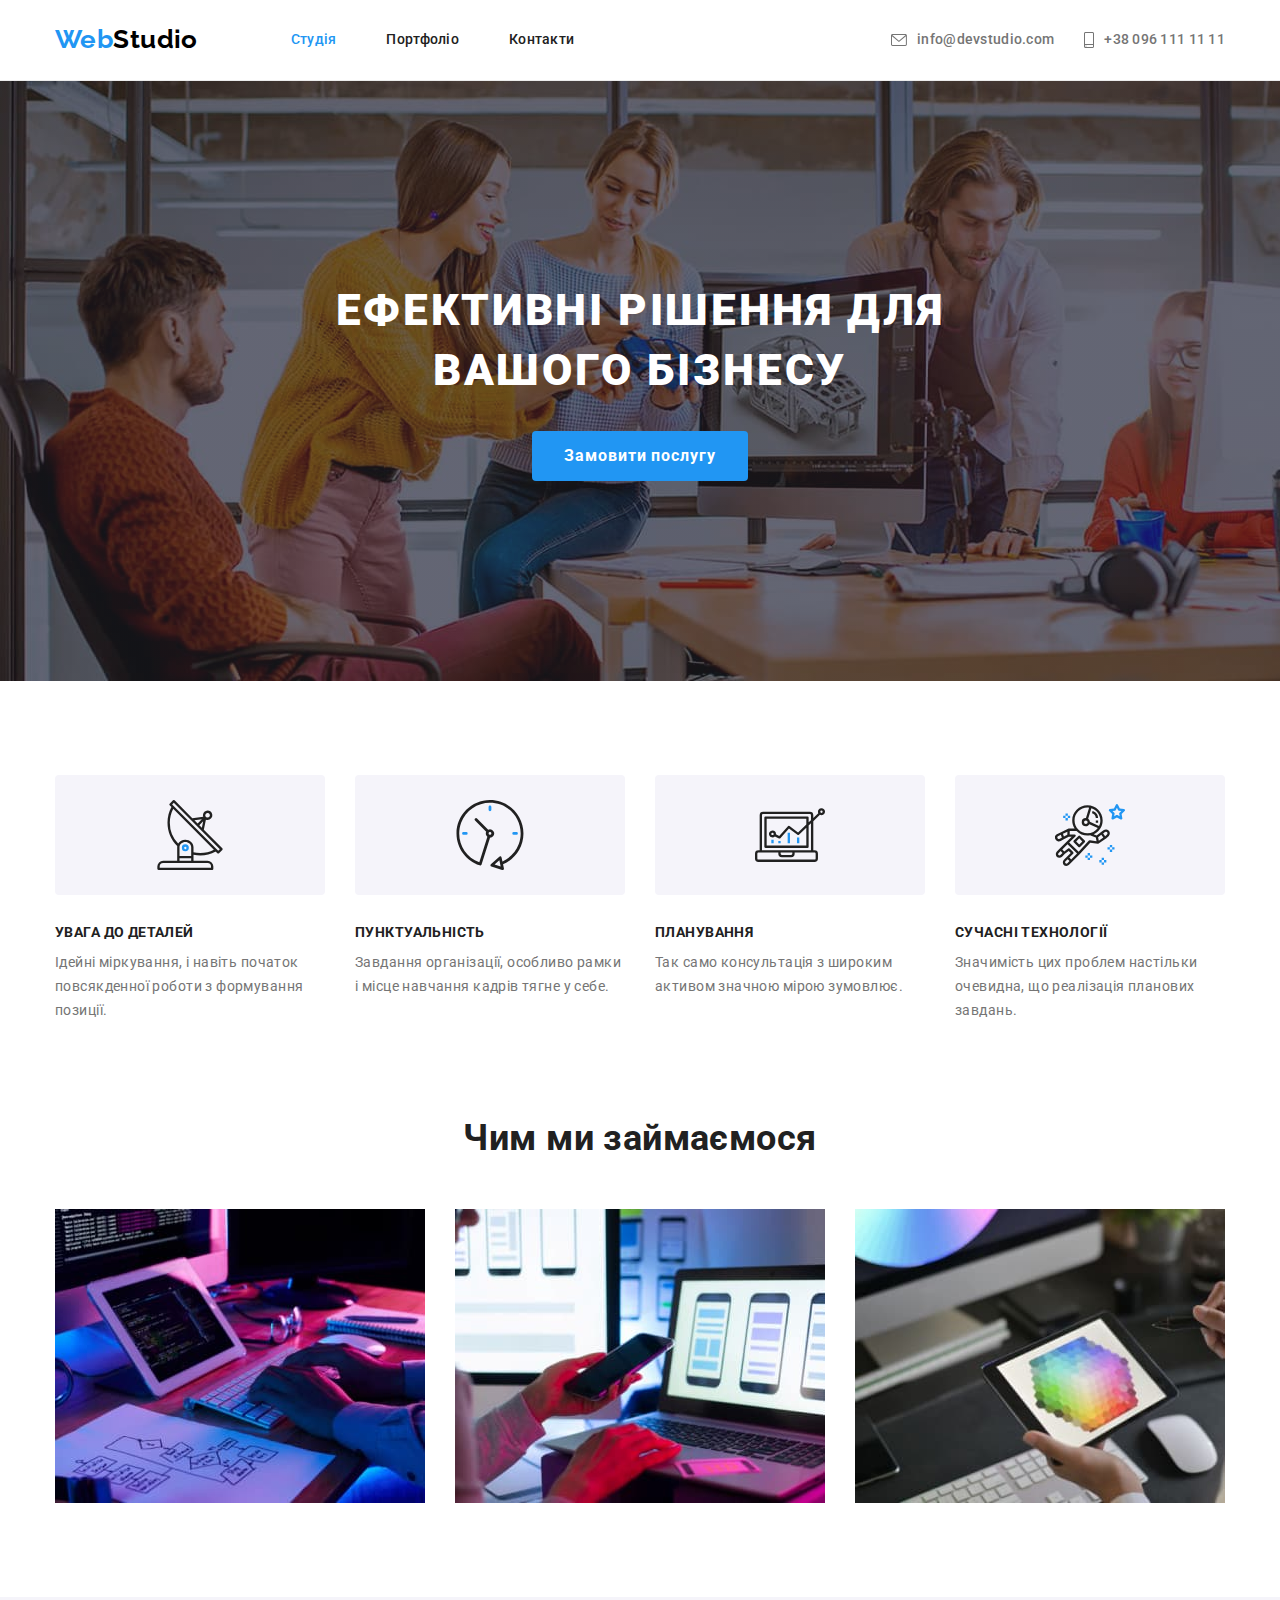
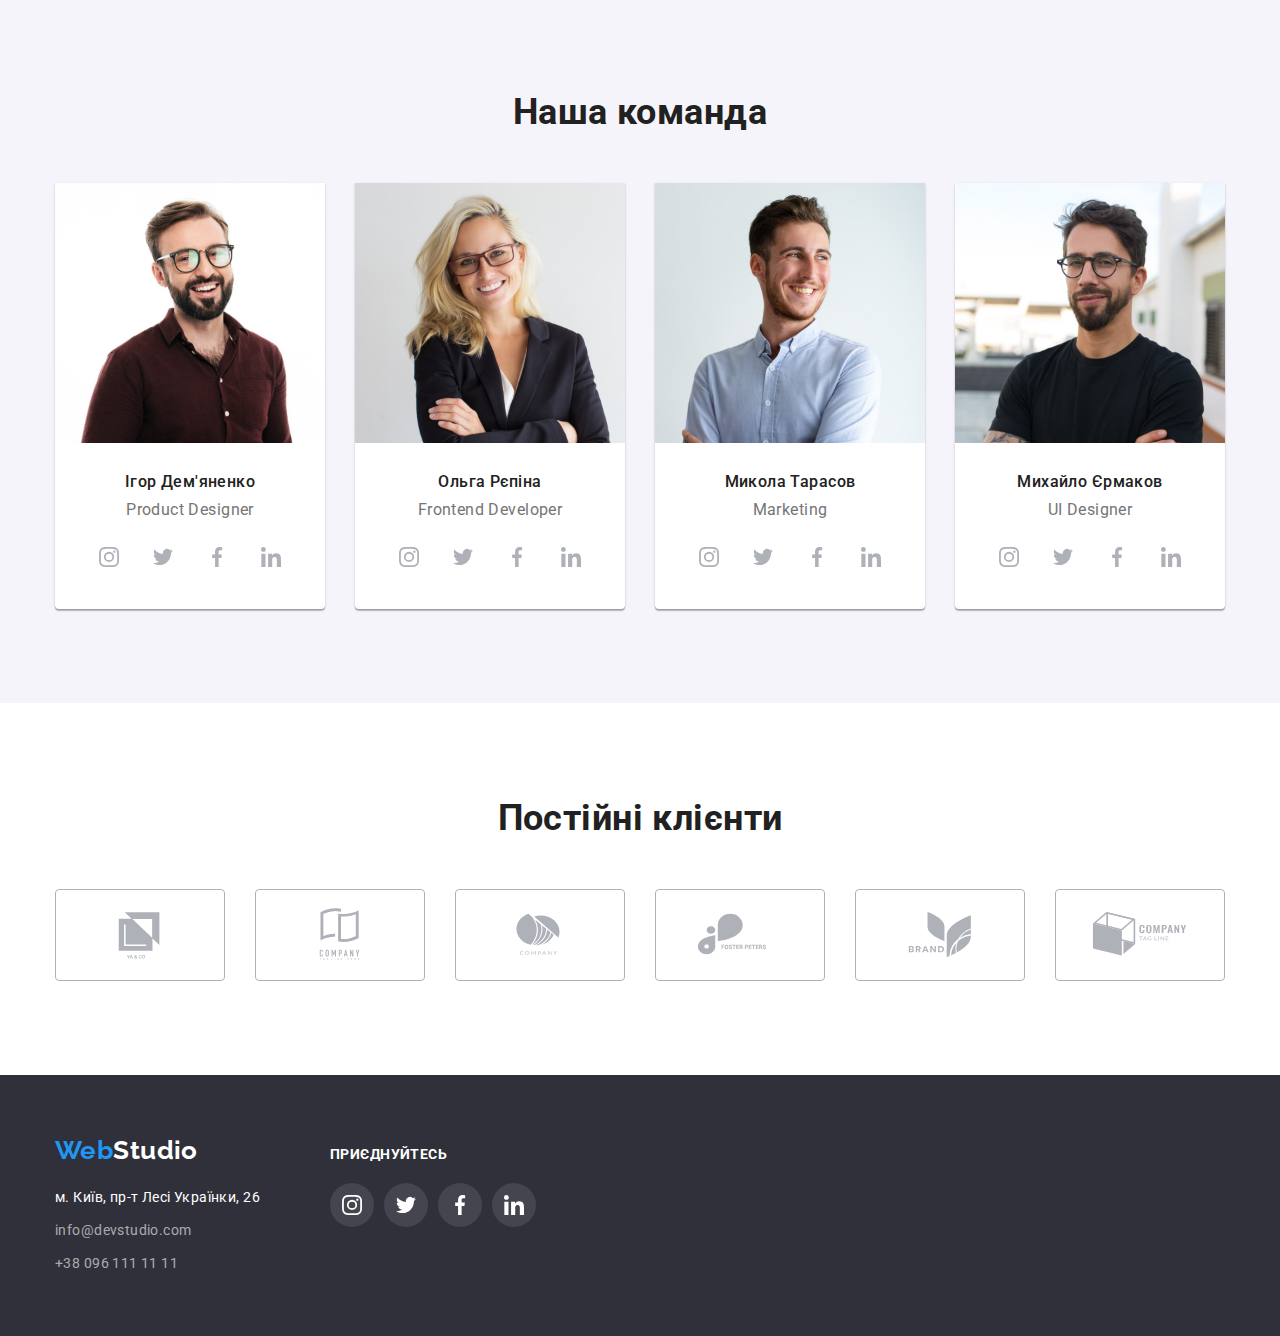
==== commit 65322d88: "Fix footer" ====
--- a/index.html
+++ b/index.html
@@ -14,7 +14,7 @@
 <body>
     <header class="header">
         <div class="container header-container">
-            <a href="/" class="logo"><span class="logo-accent">Web</span>Studio</a>
+            <a href="/" class="logo header-logo"><span class="logo-accent">Web</span>Studio</a>
             <nav class="nav">
                 <ul class="nav-list list">
                     <li class="nav-item"><a href="./index.html" class="link current">Студія</a>
@@ -331,7 +331,7 @@
     <footer class="footer">
         <div class="container footer-wrap">
             <div class="footer-contacts">
-                <a href="./" class="logo"><span class="logo-accent">Web</span>Studio</a>
+                <a href="./" class="logo footer-logo"><span class="logo-accent">Web</span>Studio</a>
                 <address class="footer-contacts-list">
                     м. Київ, пр-т Лесі Українки, 26 
                     <a href="mailto:info@devstudio.com" class="link">info@devstudio.com</a>
@@ -348,6 +348,7 @@
                             </svg>
                         </a>
                     </li>
+
                     <li class="footer-socials-item">
                         <a href="" class="footer-socials-link" aria-label="Посилання на Twitter" target="_blank" rel="noopener noreferrer">
                             <svg class="footer-socials-icon">
@@ -355,6 +356,7 @@
                             </svg>
                         </a>
                     </li>
+
                     <li class="footer-socials-item">
                         <a href="" class="footer-socials-link" aria-label="Посилання на Facebook" target="_blank" rel="noopener noreferrer">
                             <svg class="footer-socials-icon">
@@ -362,6 +364,7 @@
                             </svg>
                         </a>
                     </li>
+                    
                     <li class="footer-socials-item">
                         <a href="" class="footer-socials-link" aria-label="Посилання на LinkedIn" target="_blank" rel="noopener noreferrer">
                             <svg class="footer-socials-icon">
--- a/css/styles.css
+++ b/css/styles.css
@@ -127,14 +127,16 @@
 
 /******************** ЛОГОТИП ********************/
 .logo {
-    margin-right: 93px;
-
     color: #000000;
     font-family: Raleway, sans-serif;
     font-weight: 700;
     font-size: 26px;
     line-height: 1.2;
     text-decoration: none;
+}
+
+.header-logo {
+    margin-right: 93px;
 }
 
 .logo-accent {
@@ -491,11 +493,10 @@
 
 .footer-wrap {
     display: flex;
-    gap: 70px;
     align-items: baseline;
 }
 
-.footer .logo {
+.footer-logo {
     display: block;
     margin-bottom: 20px;
     
@@ -517,6 +518,10 @@
 .footer-contacts-list .link:hover,
 .footer-contacts-list .link:focus {
     color: var(--accent-color);
+}
+
+.footer-socials {
+    margin-left: 70px;
 }
 
 .footer-socials-title {
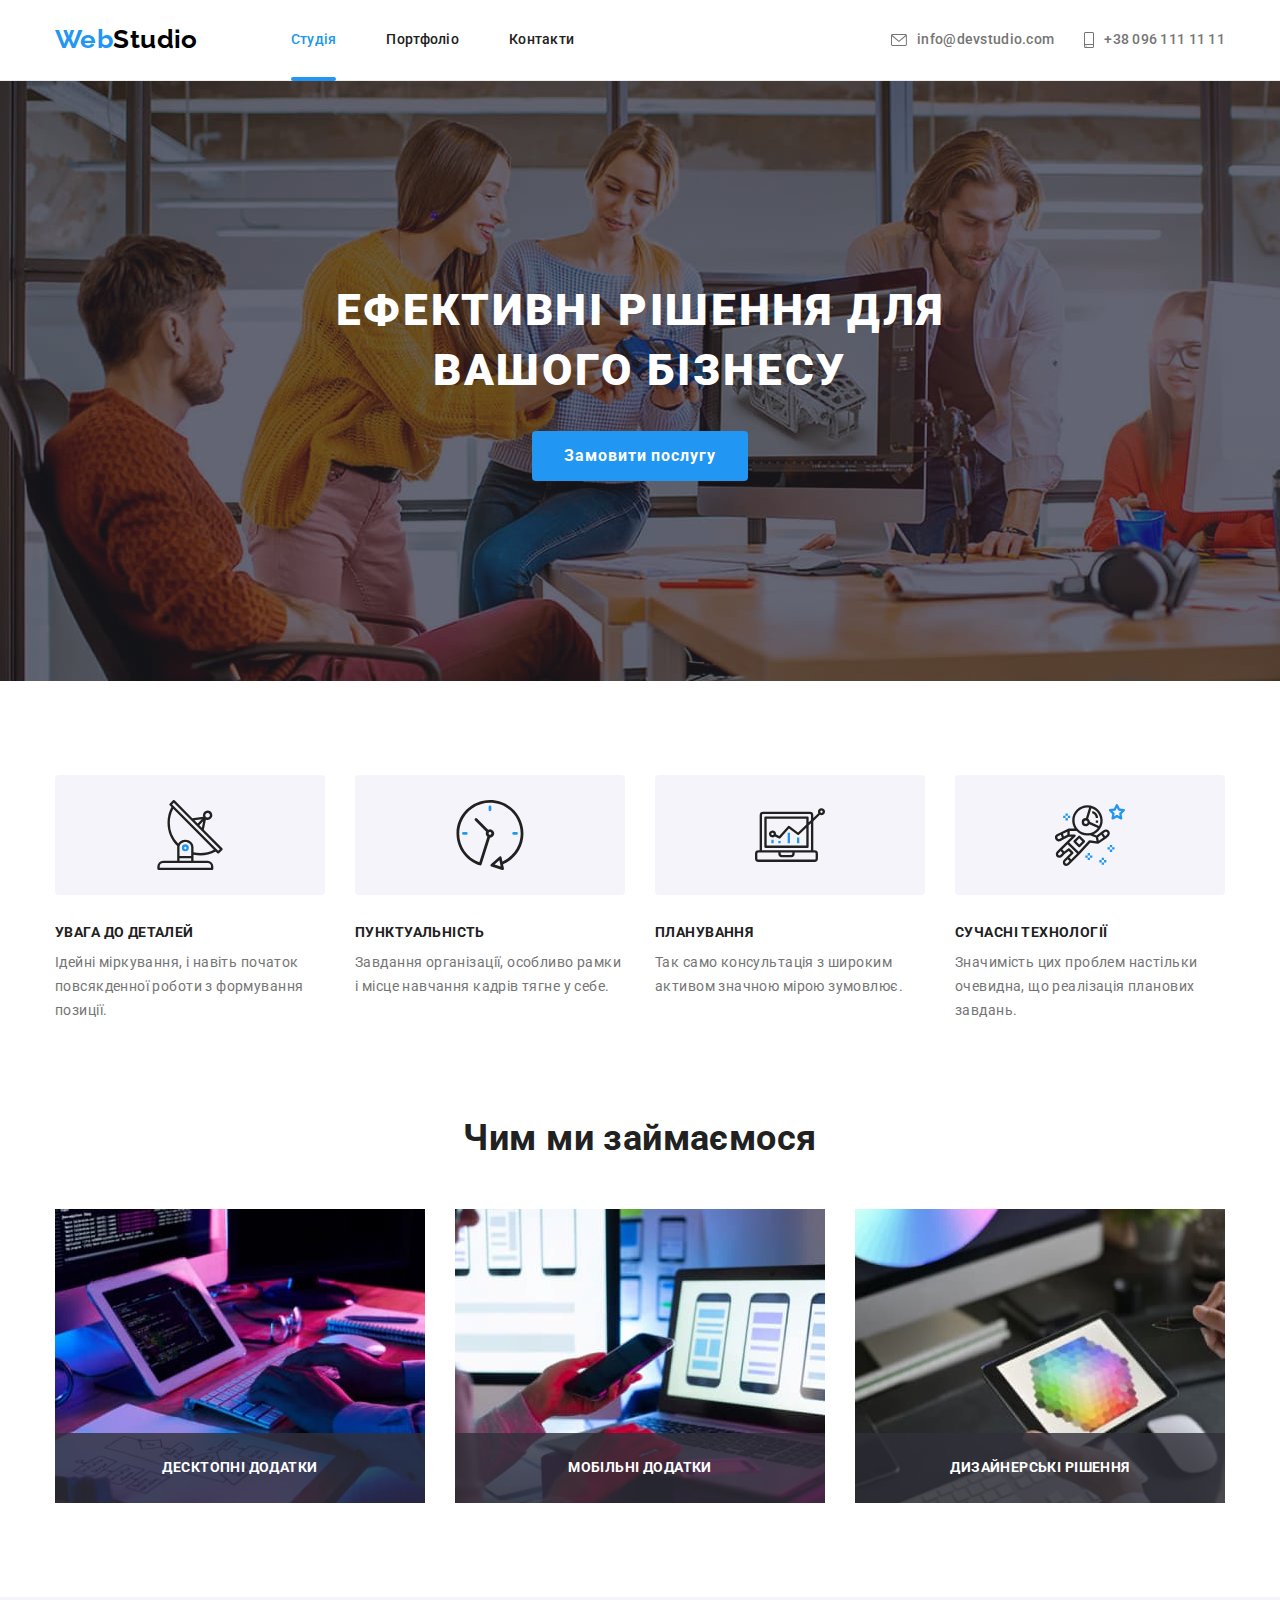
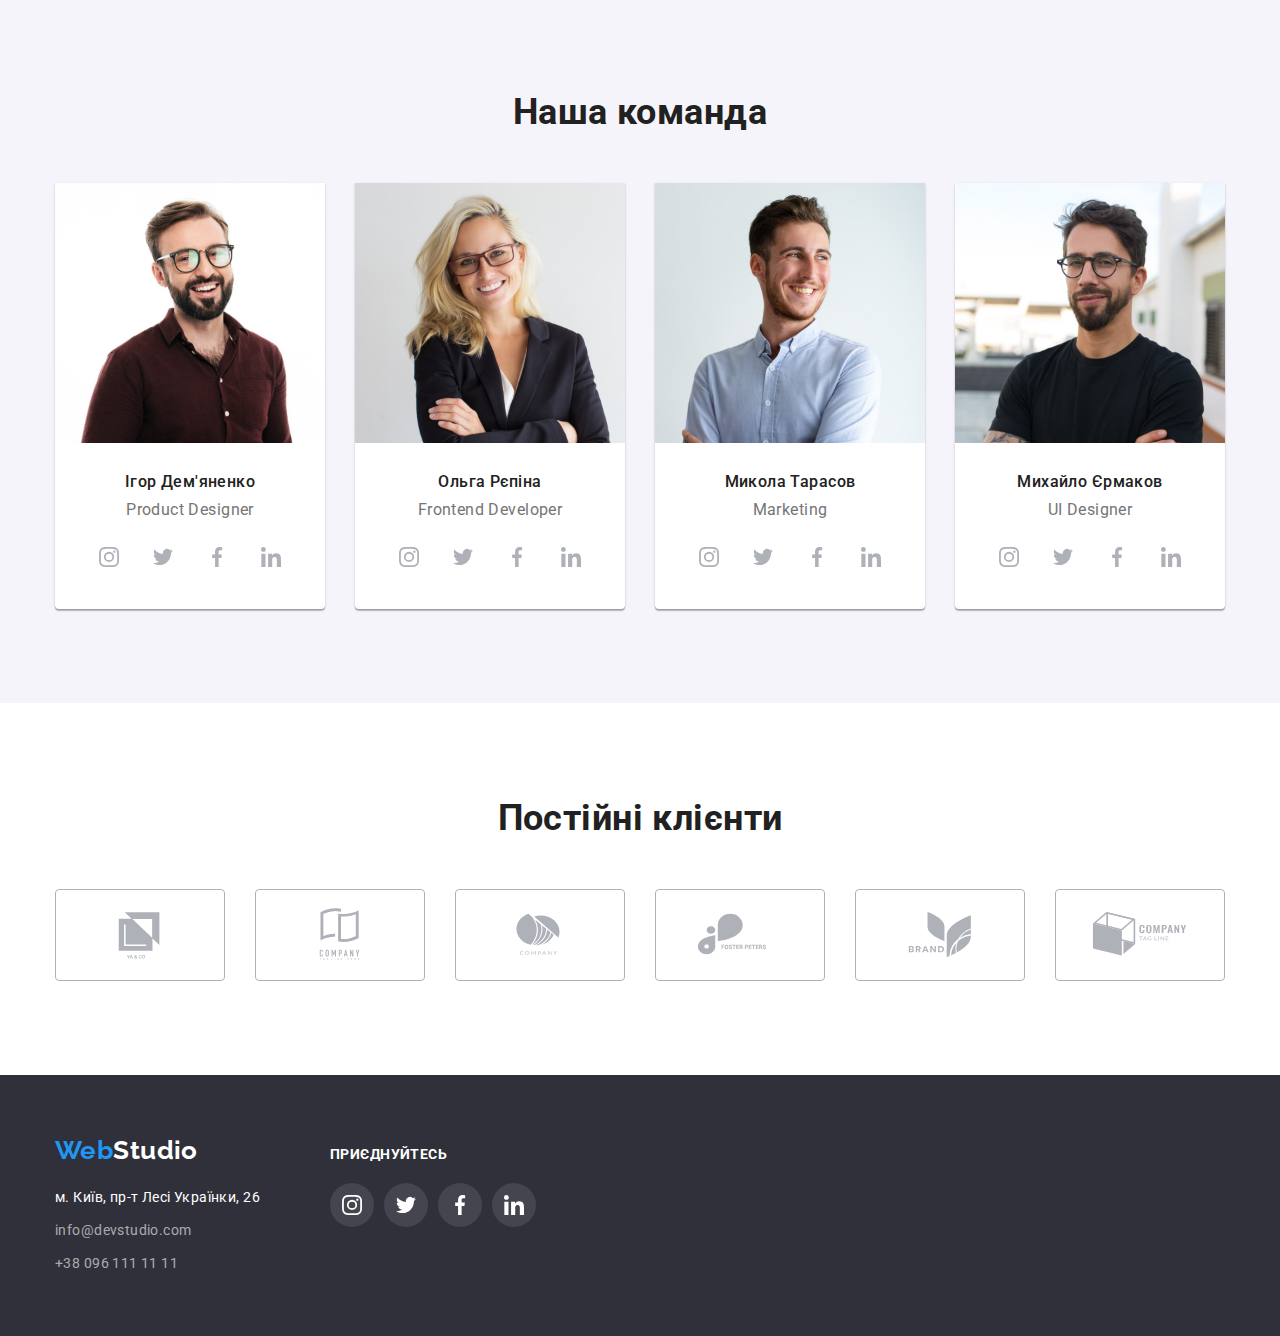
==== commit ec49ec8d: "Add positioning" ====
--- a/index.html
+++ b/index.html
@@ -17,11 +17,14 @@
             <a href="/" class="logo header-logo"><span class="logo-accent">Web</span>Studio</a>
             <nav class="nav">
                 <ul class="nav-list list">
-                    <li class="nav-item"><a href="./index.html" class="link current">Студія</a>
-                    </li>
-                    <li class="nav-item"><a href="./portfolio.html" class="link">Портфоліо</a>
-                    </li>
-                    <li class="nav-item"><a href="" class="link">Контакти</a>
+                    <li class="nav-item">
+                        <a href="./index.html" class="link current">Студія</a>
+                    </li>
+                    <li class="nav-item">
+                        <a href="./portfolio.html" class="link">Портфоліо</a>
+                    </li>
+                    <li class="nav-item">
+                        <a href="" class="link">Контакти</a>
                     </li>
                 </ul>
             </nav> 
@@ -102,13 +105,28 @@
                 <h2 class="section-title">Чим ми займаємося</h2>
                 <ul class="directions-list list">
                     <li>
-                        <a href=""><img src="./images/img1.jpg" alt="Програмист працює за офісним столом" width="370"></a> 
+                        <a href="" class="directions-link">
+                            <img src="./images/img1.jpg" alt="Програмист працює за офісним столом" width="370">
+                            <div class="directions-label">
+                                <h3 class="directions-link-title">Десктопні додатки</h3>
+                            </div>
+                        </a> 
                     </li>
                     <li>
-                        <a href=""><img src="./images/img2.jpg" alt="Програмист розробляє застосунок" width="370"></a>
+                        <a href="" class="directions-link">
+                            <img src="./images/img2.jpg" alt="Програмист розробляє застосунок" width="370">
+                            <div class="directions-label">
+                                <h3 class="directions-link-title">Мобільні додатки</h3>
+                            </div>
+                        </a>
                     </li>
                     <li>
-                        <a href=""><img src="./images/img3.jpg" alt="Дизайнер обирає палітру кольорів" width="370"></a>
+                        <a href="" class="directions-link">
+                            <img src="./images/img3.jpg" alt="Дизайнер обирає палітру кольорів" width="370">
+                            <div class="directions-label">
+                                <h3 class="directions-link-title">Дизайнерські рішення</h3>
+                            </div>
+                        </a>
                     </li>
                 </ul>
             </div>
@@ -312,15 +330,15 @@
                         <li class="clients-item">
                             <a href="" class="clients-link">
                                 <svg class="clients-icon">
-                                    <use href="../images/symbol-defs.svg#client5"></use>
-                                </svg>
-                            </a>
-                        </li>
-
-                        <li class="clients-item">
-                            <a href="" class="clients-link">
-                                <svg class="clients-icon">
-                                    <use href="../images/symbol-defs.svg#client6"></use>
+                                    <use href="./images/symbol-defs.svg#client5"></use>
+                                </svg>
+                            </a>
+                        </li>
+
+                        <li class="clients-item">
+                            <a href="" class="clients-link">
+                                <svg class="clients-icon">
+                                    <use href="./images/symbol-defs.svg#client6"></use>
                                 </svg>
                             </a>
                         </li>
--- a/css/styles.css
+++ b/css/styles.css
@@ -168,11 +168,21 @@
 }
 
 .nav-list .link.current {
+    position: relative;
     color: var(--accent-color);
 }
-.nav-list .link.current:hover,
-.nav-list .link.current:focus {
-    color: var(--secondary-text-color);
+
+.nav-item .current::after {
+    content: '';
+    display: inline-block;
+    position: absolute;
+    bottom: -1px;
+    left: 0;
+
+    width: 100%;
+    height: 4px;
+    background-color: var(--accent-color);
+    border-radius: 2px;
 }
 
 /******************** CONTACTS *****************/
@@ -319,6 +329,33 @@
     gap: var(--card-set-gap);
 }
 
+.directions-link {
+    position: relative;
+    text-decoration: none;
+}
+
+.directions-label {
+    position: absolute;
+    bottom: 0;
+
+    display: flex;
+    justify-content: center;
+    align-items: center;
+    width: 100%;
+    height: 70px;
+    background-color: rgba(47, 48, 58, 0.8);;
+}
+
+.directions-link-title {
+    font-weight: 700;
+    font-size: 14px;
+    line-height: 1.14;
+    text-align: center;
+    letter-spacing: 0.03em;
+    text-transform: uppercase;
+    color: #FFFFFF;
+}
+
 /*-------------------------------НАША КОМАНДА--------------------------- */
 .team {
     background-color: var(--secondary-background-color);
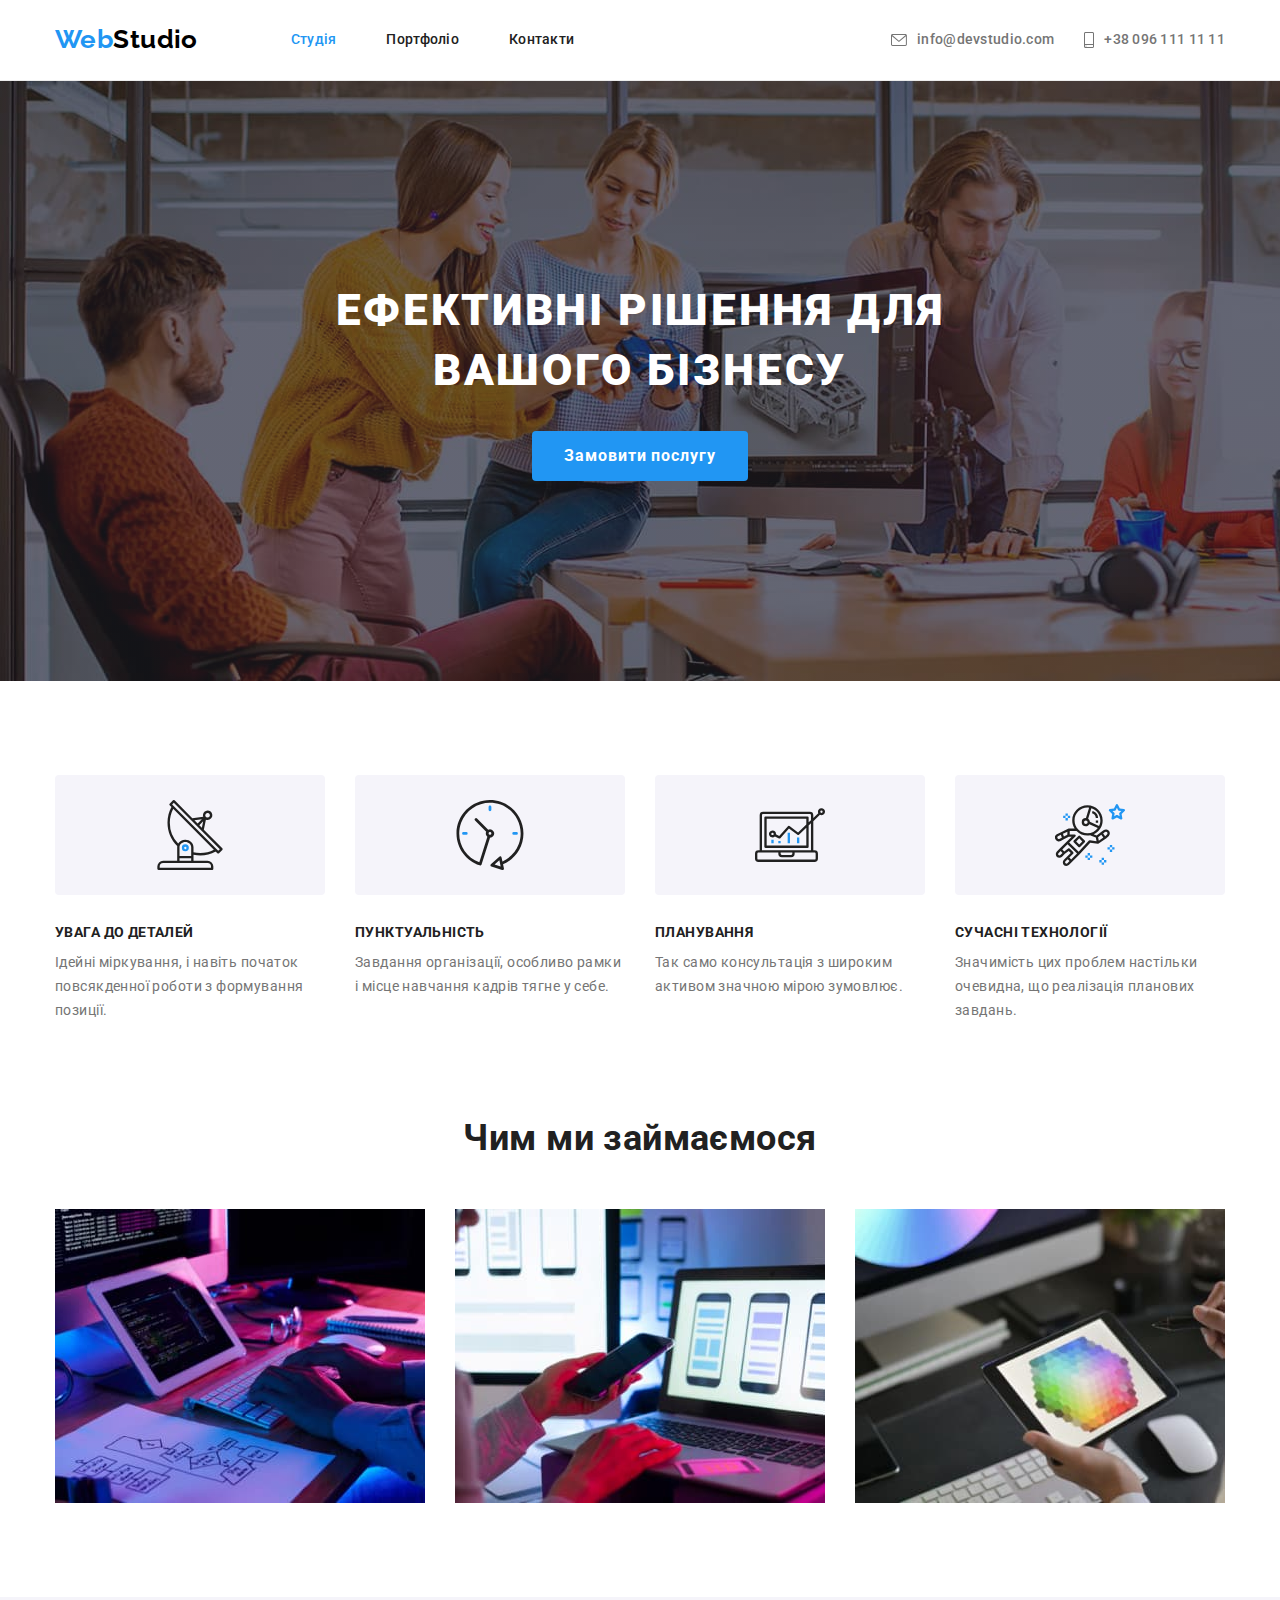
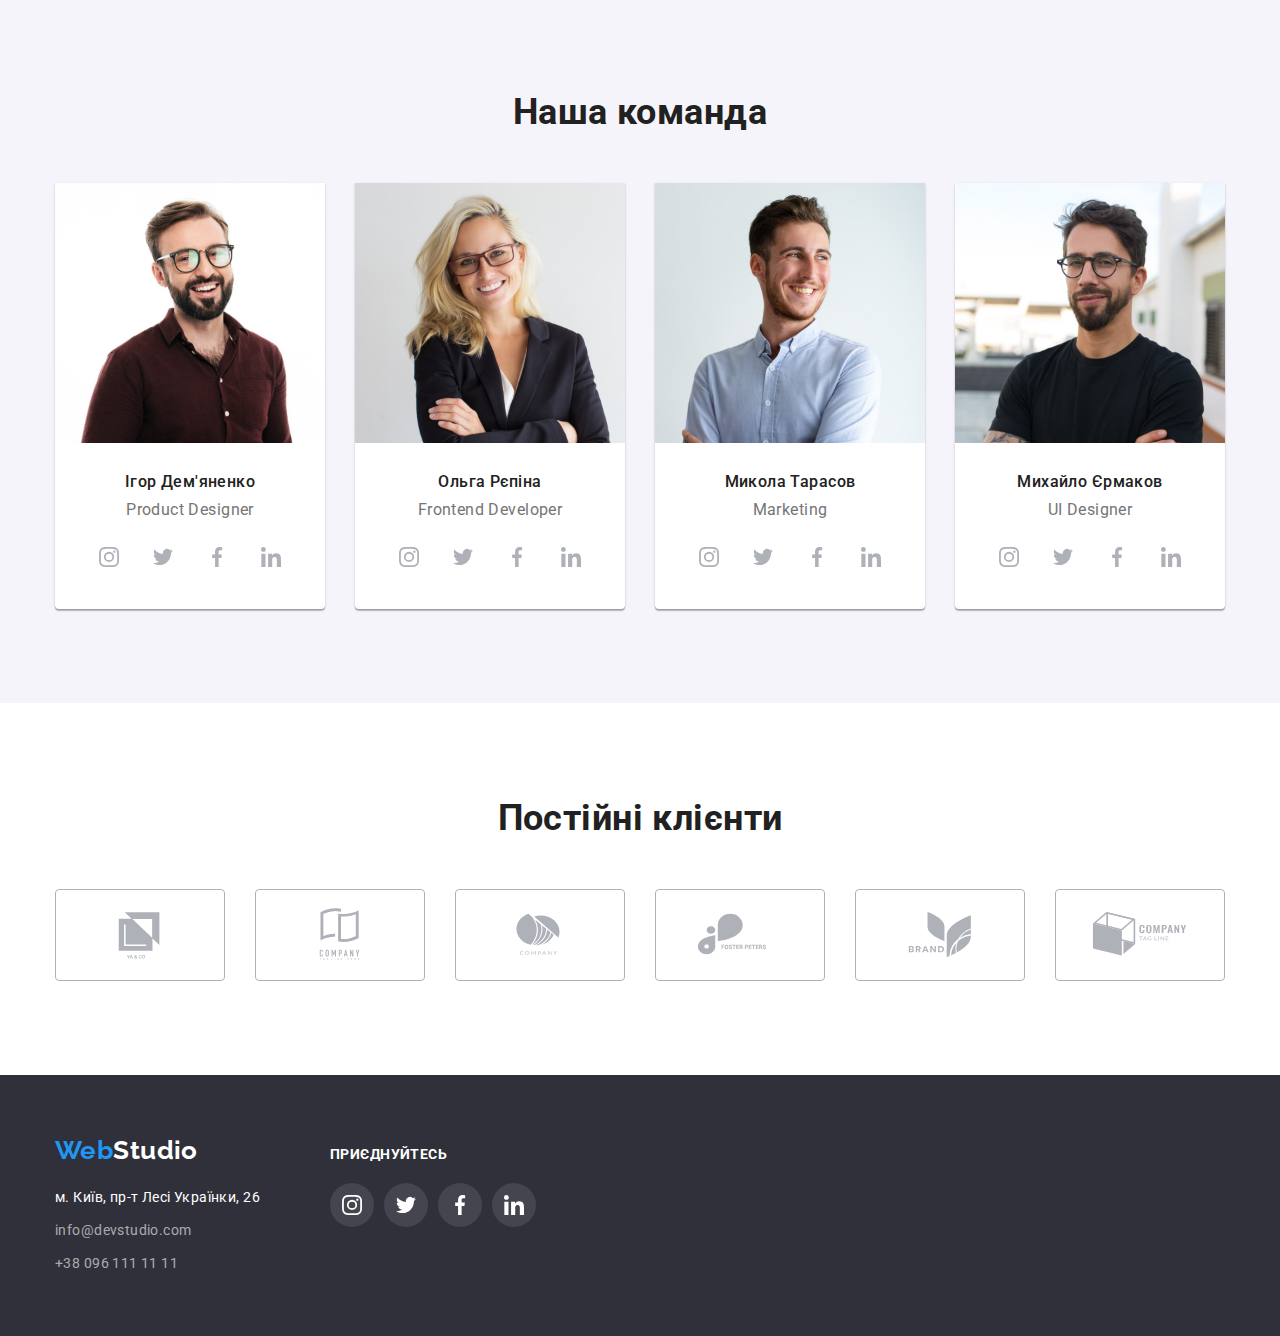
==== commit b871ed3a: "Fix header's selectors" ====
--- a/index.html
+++ b/index.html
@@ -18,13 +18,13 @@
             <nav class="nav">
                 <ul class="nav-list list">
                     <li class="nav-item">
-                        <a href="./index.html" class="link current">Студія</a>
+                        <a href="./index.html" class="nav-link current">Студія</a>
                     </li>
                     <li class="nav-item">
-                        <a href="./portfolio.html" class="link">Портфоліо</a>
+                        <a href="./portfolio.html" class="nav-link">Портфоліо</a>
                     </li>
                     <li class="nav-item">
-                        <a href="" class="link">Контакти</a>
+                        <a href="" class="nav-link">Контакти</a>
                     </li>
                 </ul>
             </nav> 
@@ -105,28 +105,13 @@
                 <h2 class="section-title">Чим ми займаємося</h2>
                 <ul class="directions-list list">
                     <li>
-                        <a href="" class="directions-link">
-                            <img src="./images/img1.jpg" alt="Програмист працює за офісним столом" width="370">
-                            <div class="directions-label">
-                                <h3 class="directions-link-title">Десктопні додатки</h3>
-                            </div>
-                        </a> 
+                        <a href=""><img src="./images/img1.jpg" alt="Програмист працює за офісним столом" width="370"></a> 
                     </li>
                     <li>
-                        <a href="" class="directions-link">
-                            <img src="./images/img2.jpg" alt="Програмист розробляє застосунок" width="370">
-                            <div class="directions-label">
-                                <h3 class="directions-link-title">Мобільні додатки</h3>
-                            </div>
-                        </a>
+                        <a href=""><img src="./images/img2.jpg" alt="Програмист розробляє застосунок" width="370"></a>
                     </li>
                     <li>
-                        <a href="" class="directions-link">
-                            <img src="./images/img3.jpg" alt="Дизайнер обирає палітру кольорів" width="370">
-                            <div class="directions-label">
-                                <h3 class="directions-link-title">Дизайнерські рішення</h3>
-                            </div>
-                        </a>
+                        <a href=""><img src="./images/img3.jpg" alt="Дизайнер обирає палітру кольорів" width="370"></a>
                     </li>
                 </ul>
             </div>
--- a/css/styles.css
+++ b/css/styles.css
@@ -149,7 +149,7 @@
     gap: 50px;
 }
 
-.nav-list .link {
+.nav-link {
     display: block;
     padding-top: 32px;
     padding-bottom: 32px;
@@ -162,27 +162,17 @@
     text-decoration: none;
 }
 
-.nav-list .link:hover, 
-.nav-list .link:focus {
+.nav-link:hover, 
+.nav-link:focus {
     color: var(--accent-color);
 }
 
-.nav-list .link.current {
-    position: relative;
+.nav-link.current {
     color: var(--accent-color);
 }
-
-.nav-item .current::after {
-    content: '';
-    display: inline-block;
-    position: absolute;
-    bottom: -1px;
-    left: 0;
-
-    width: 100%;
-    height: 4px;
-    background-color: var(--accent-color);
-    border-radius: 2px;
+.nav-link.current:hover,
+.nav-link.current:focus {
+    color: var(--secondary-text-color);
 }
 
 /******************** CONTACTS *****************/
@@ -329,33 +319,6 @@
     gap: var(--card-set-gap);
 }
 
-.directions-link {
-    position: relative;
-    text-decoration: none;
-}
-
-.directions-label {
-    position: absolute;
-    bottom: 0;
-
-    display: flex;
-    justify-content: center;
-    align-items: center;
-    width: 100%;
-    height: 70px;
-    background-color: rgba(47, 48, 58, 0.8);;
-}
-
-.directions-link-title {
-    font-weight: 700;
-    font-size: 14px;
-    line-height: 1.14;
-    text-align: center;
-    letter-spacing: 0.03em;
-    text-transform: uppercase;
-    color: #FFFFFF;
-}
-
 /*-------------------------------НАША КОМАНДА--------------------------- */
 .team {
     background-color: var(--secondary-background-color);
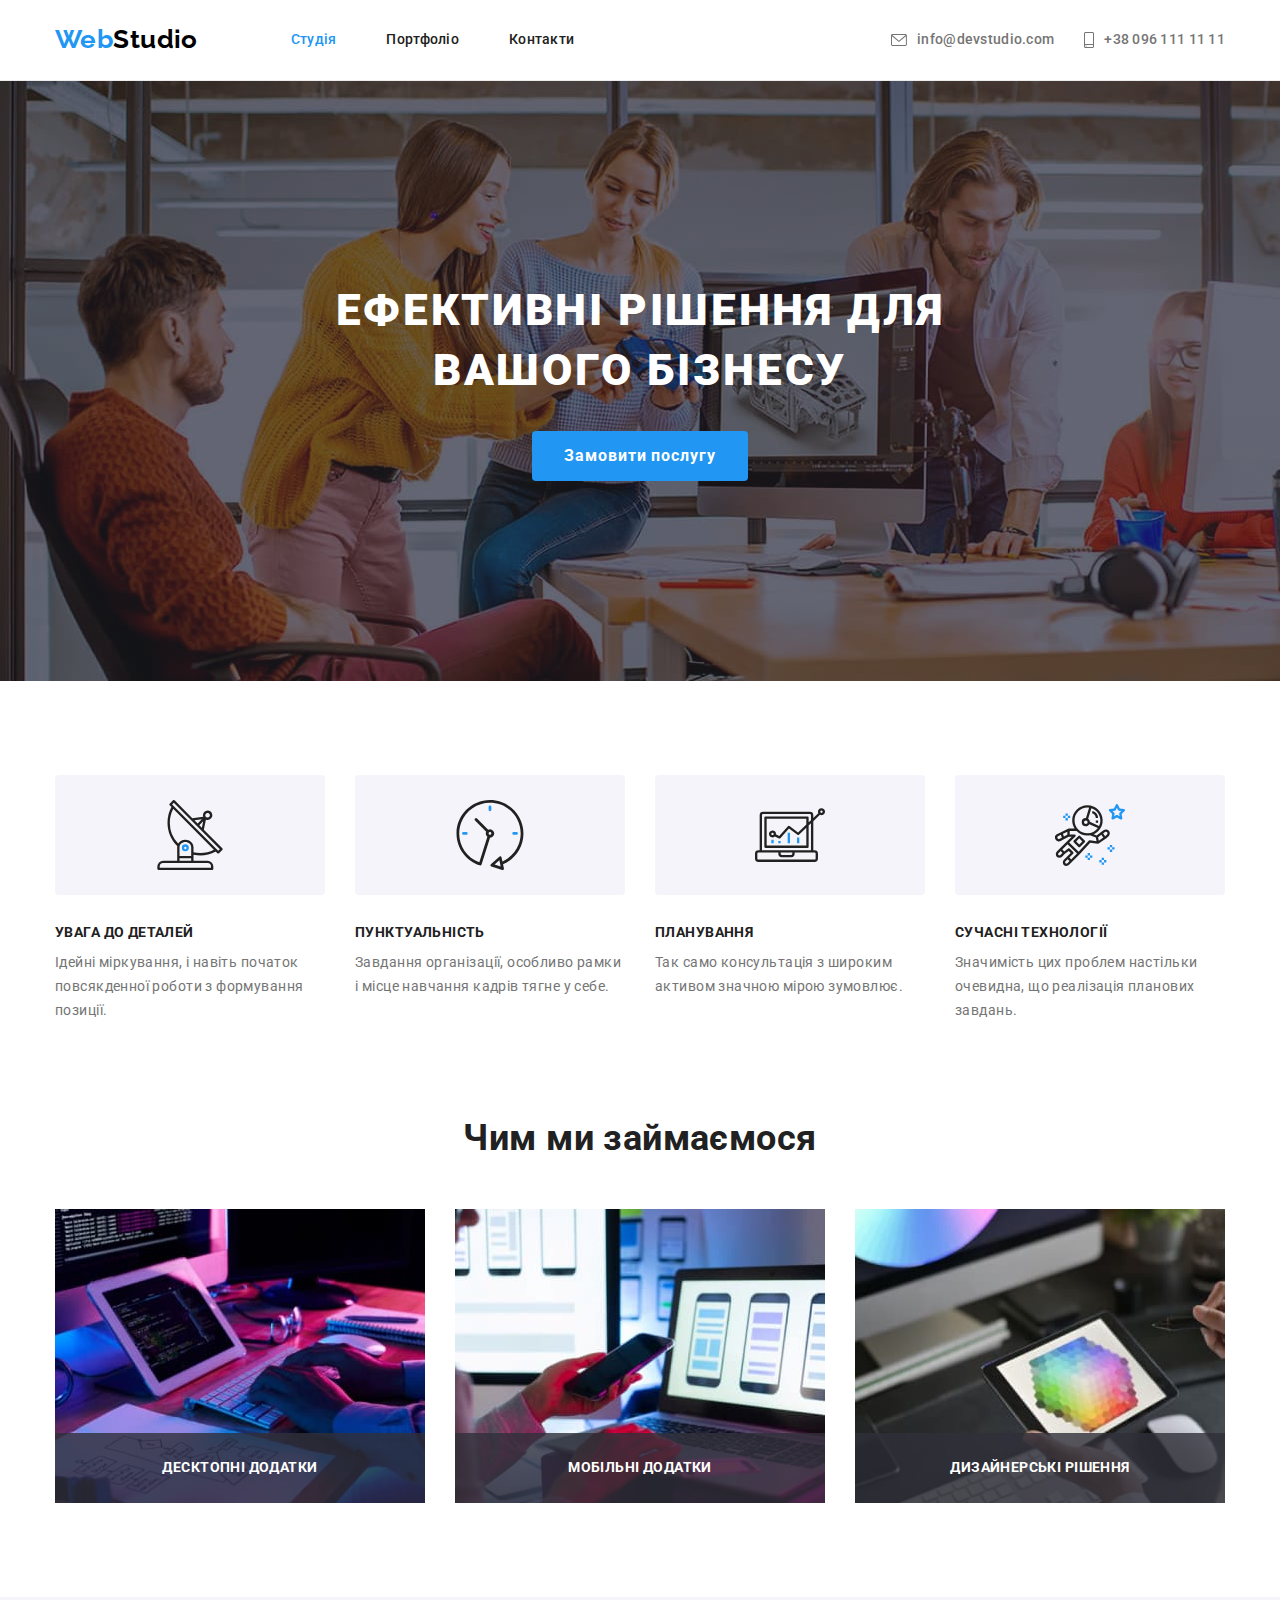
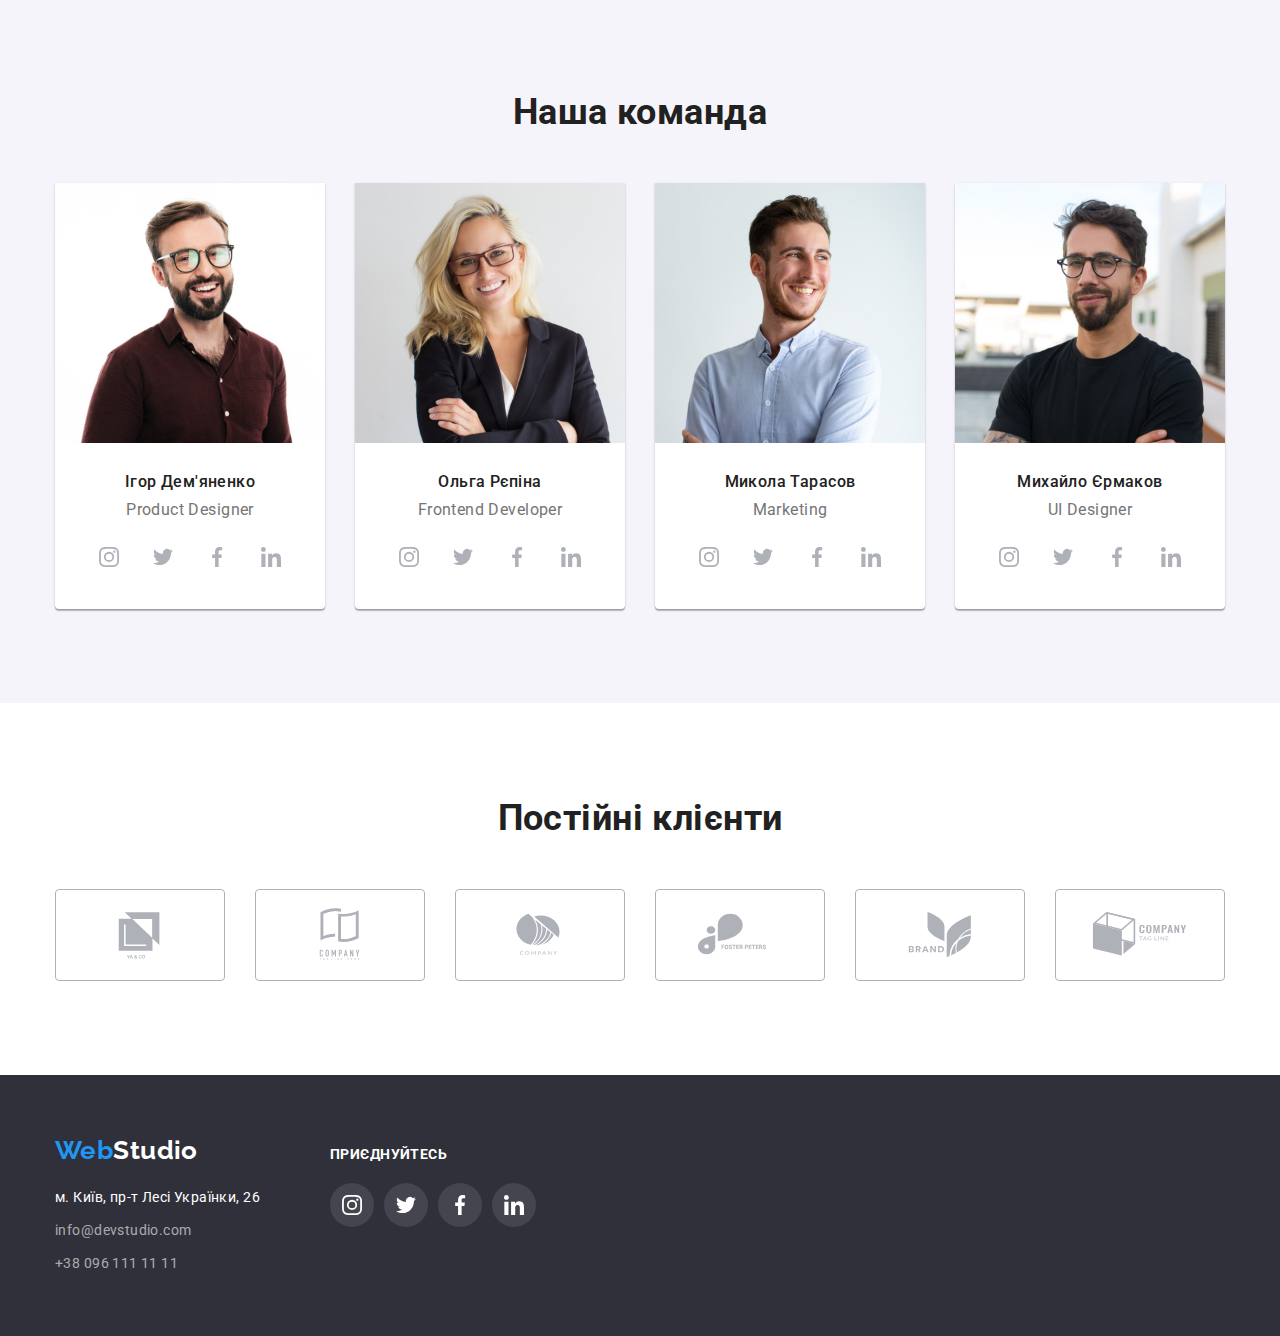
==== commit 90c511ab: "Merge branch 'main' of https://github.com/Samokhvalova-Nata/goit-markup-hw-04" ====
--- a/index.html
+++ b/index.html
@@ -105,13 +105,28 @@
                 <h2 class="section-title">Чим ми займаємося</h2>
                 <ul class="directions-list list">
                     <li>
-                        <a href=""><img src="./images/img1.jpg" alt="Програмист працює за офісним столом" width="370"></a> 
+                        <a href="" class="directions-link">
+                            <img src="./images/img1.jpg" alt="Програмист працює за офісним столом" width="370">
+                            <div class="directions-label">
+                                <h3 class="directions-link-title">Десктопні додатки</h3>
+                            </div>
+                        </a> 
                     </li>
                     <li>
-                        <a href=""><img src="./images/img2.jpg" alt="Програмист розробляє застосунок" width="370"></a>
+                        <a href="" class="directions-link">
+                            <img src="./images/img2.jpg" alt="Програмист розробляє застосунок" width="370">
+                            <div class="directions-label">
+                                <h3 class="directions-link-title">Мобільні додатки</h3>
+                            </div>
+                        </a>
                     </li>
                     <li>
-                        <a href=""><img src="./images/img3.jpg" alt="Дизайнер обирає палітру кольорів" width="370"></a>
+                        <a href="" class="directions-link">
+                            <img src="./images/img3.jpg" alt="Дизайнер обирає палітру кольорів" width="370">
+                            <div class="directions-label">
+                                <h3 class="directions-link-title">Дизайнерські рішення</h3>
+                            </div>
+                        </a>
                     </li>
                 </ul>
             </div>
--- a/css/styles.css
+++ b/css/styles.css
@@ -168,11 +168,21 @@
 }
 
 .nav-link.current {
+    position: relative;
     color: var(--accent-color);
 }
-.nav-link.current:hover,
-.nav-link.current:focus {
-    color: var(--secondary-text-color);
+
+.nav-link .current::after {
+    content: '';
+    display: inline-block;
+    position: absolute;
+    bottom: -1px;
+    left: 0;
+
+    width: 100%;
+    height: 4px;
+    background-color: var(--accent-color);
+    border-radius: 2px;
 }
 
 /******************** CONTACTS *****************/
@@ -319,6 +329,33 @@
     gap: var(--card-set-gap);
 }
 
+.directions-link {
+    position: relative;
+    text-decoration: none;
+}
+
+.directions-label {
+    position: absolute;
+    bottom: 0;
+
+    display: flex;
+    justify-content: center;
+    align-items: center;
+    width: 100%;
+    height: 70px;
+    background-color: rgba(47, 48, 58, 0.8);;
+}
+
+.directions-link-title {
+    font-weight: 700;
+    font-size: 14px;
+    line-height: 1.14;
+    text-align: center;
+    letter-spacing: 0.03em;
+    text-transform: uppercase;
+    color: #FFFFFF;
+}
+
 /*-------------------------------НАША КОМАНДА--------------------------- */
 .team {
     background-color: var(--secondary-background-color);
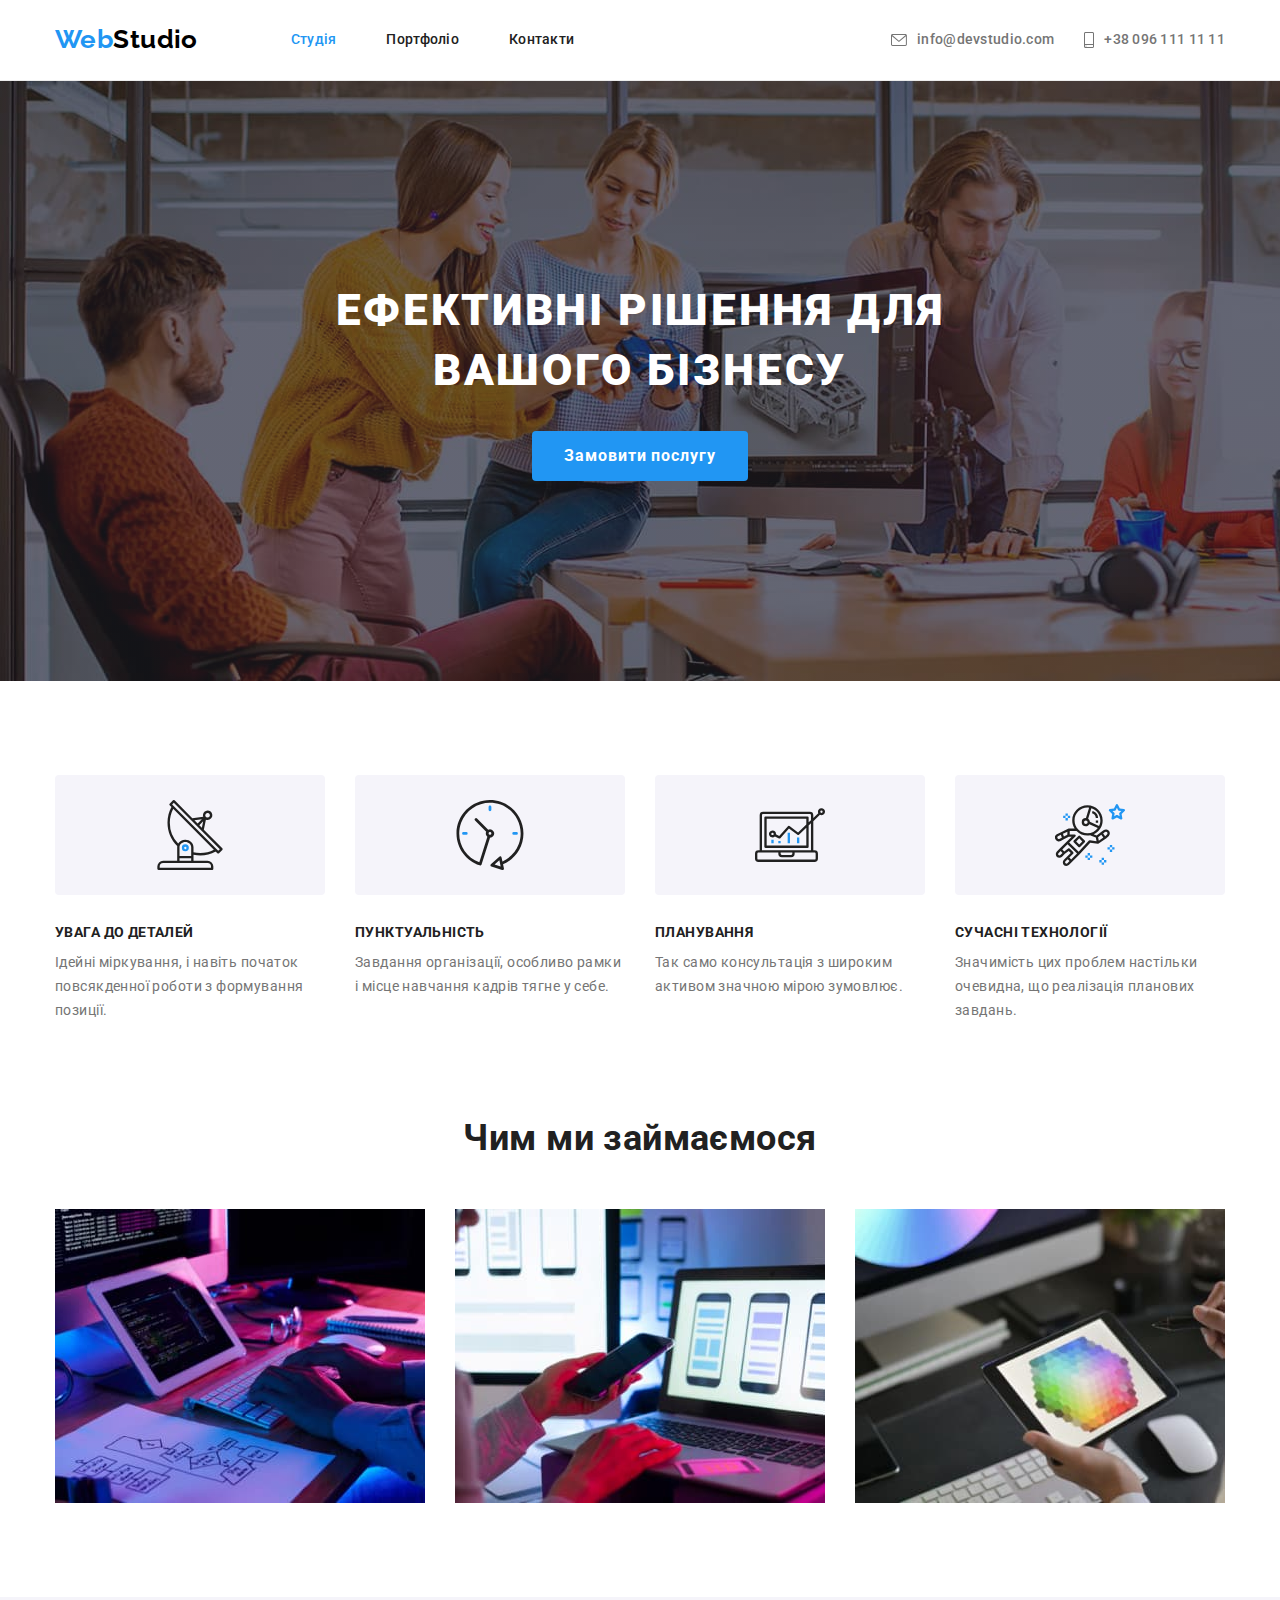
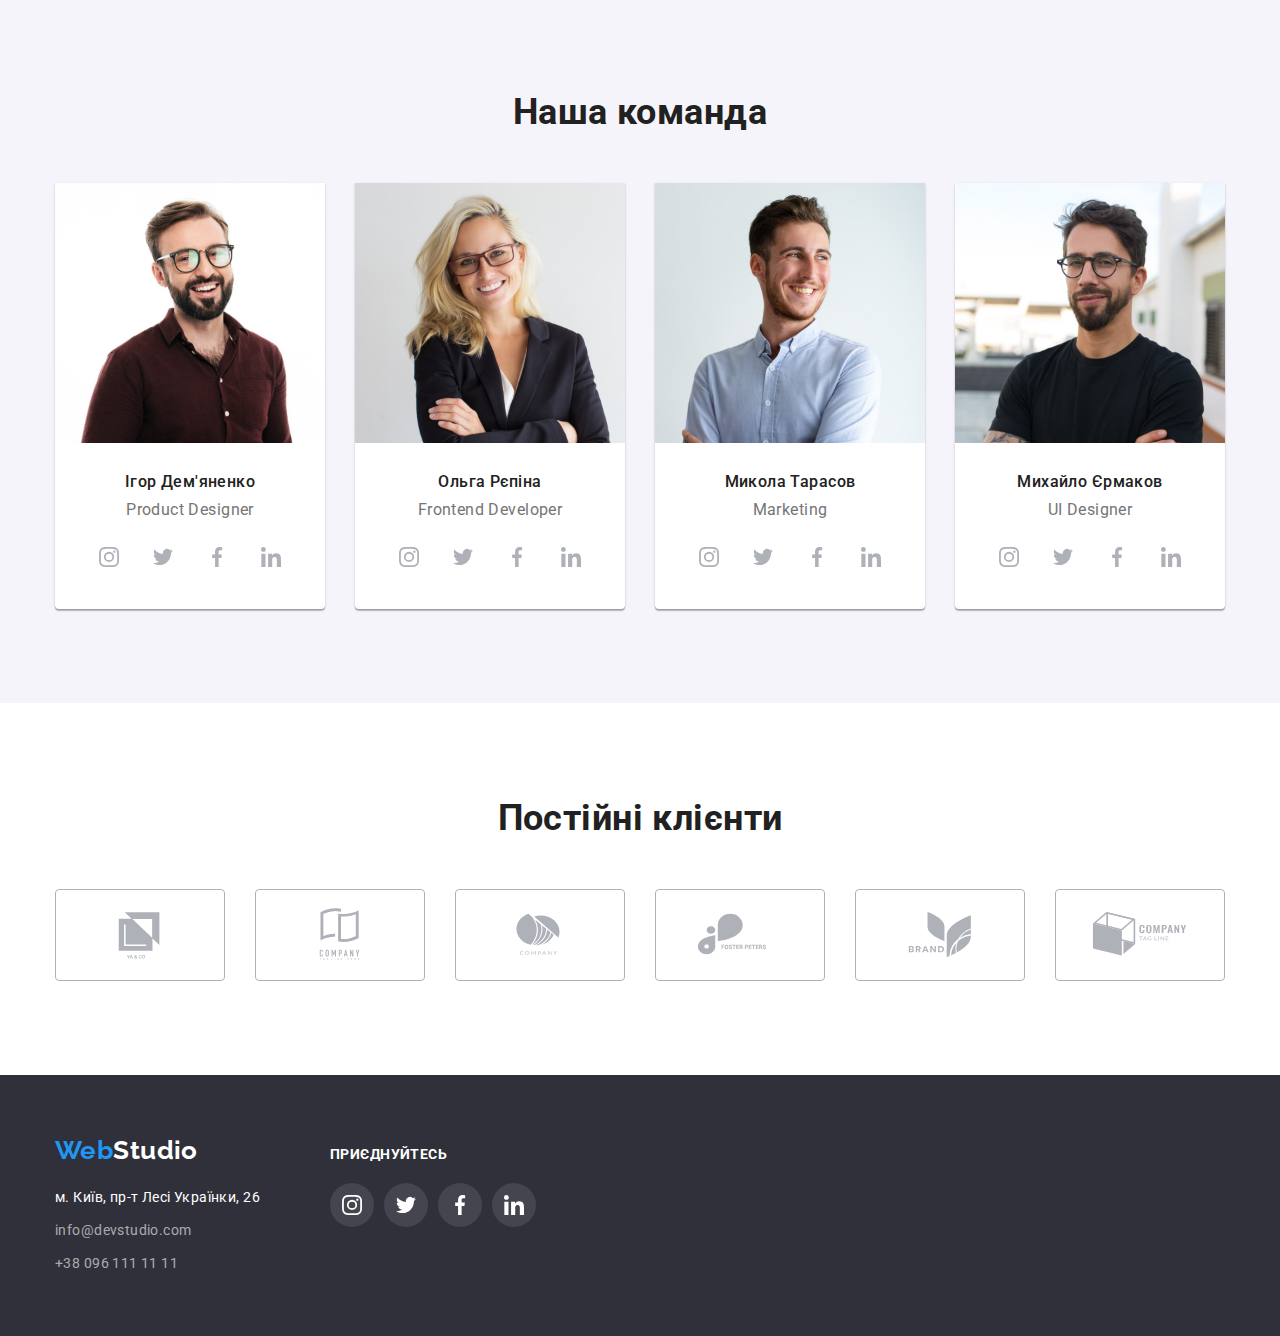
==== commit 822df2ab: "Fix" ====
--- a/index.html
+++ b/index.html
@@ -107,25 +107,16 @@
                     <li>
                         <a href="" class="directions-link">
                             <img src="./images/img1.jpg" alt="Програмист працює за офісним столом" width="370">
-                            <div class="directions-label">
-                                <h3 class="directions-link-title">Десктопні додатки</h3>
-                            </div>
                         </a> 
                     </li>
                     <li>
                         <a href="" class="directions-link">
                             <img src="./images/img2.jpg" alt="Програмист розробляє застосунок" width="370">
-                            <div class="directions-label">
-                                <h3 class="directions-link-title">Мобільні додатки</h3>
-                            </div>
                         </a>
                     </li>
                     <li>
                         <a href="" class="directions-link">
                             <img src="./images/img3.jpg" alt="Дизайнер обирає палітру кольорів" width="370">
-                            <div class="directions-label">
-                                <h3 class="directions-link-title">Дизайнерські рішення</h3>
-                            </div>
                         </a>
                     </li>
                 </ul>
--- a/css/styles.css
+++ b/css/styles.css
@@ -168,22 +168,10 @@
 }
 
 .nav-link.current {
-    position: relative;
     color: var(--accent-color);
 }
 
-.nav-link .current::after {
-    content: '';
-    display: inline-block;
-    position: absolute;
-    bottom: -1px;
-    left: 0;
-
-    width: 100%;
-    height: 4px;
-    background-color: var(--accent-color);
-    border-radius: 2px;
-}
+
 
 /******************** CONTACTS *****************/
 .contacts-list {
@@ -330,31 +318,9 @@
 }
 
 .directions-link {
-    position: relative;
     text-decoration: none;
 }
 
-.directions-label {
-    position: absolute;
-    bottom: 0;
-
-    display: flex;
-    justify-content: center;
-    align-items: center;
-    width: 100%;
-    height: 70px;
-    background-color: rgba(47, 48, 58, 0.8);;
-}
-
-.directions-link-title {
-    font-weight: 700;
-    font-size: 14px;
-    line-height: 1.14;
-    text-align: center;
-    letter-spacing: 0.03em;
-    text-transform: uppercase;
-    color: #FFFFFF;
-}
 
 /*-------------------------------НАША КОМАНДА--------------------------- */
 .team {
